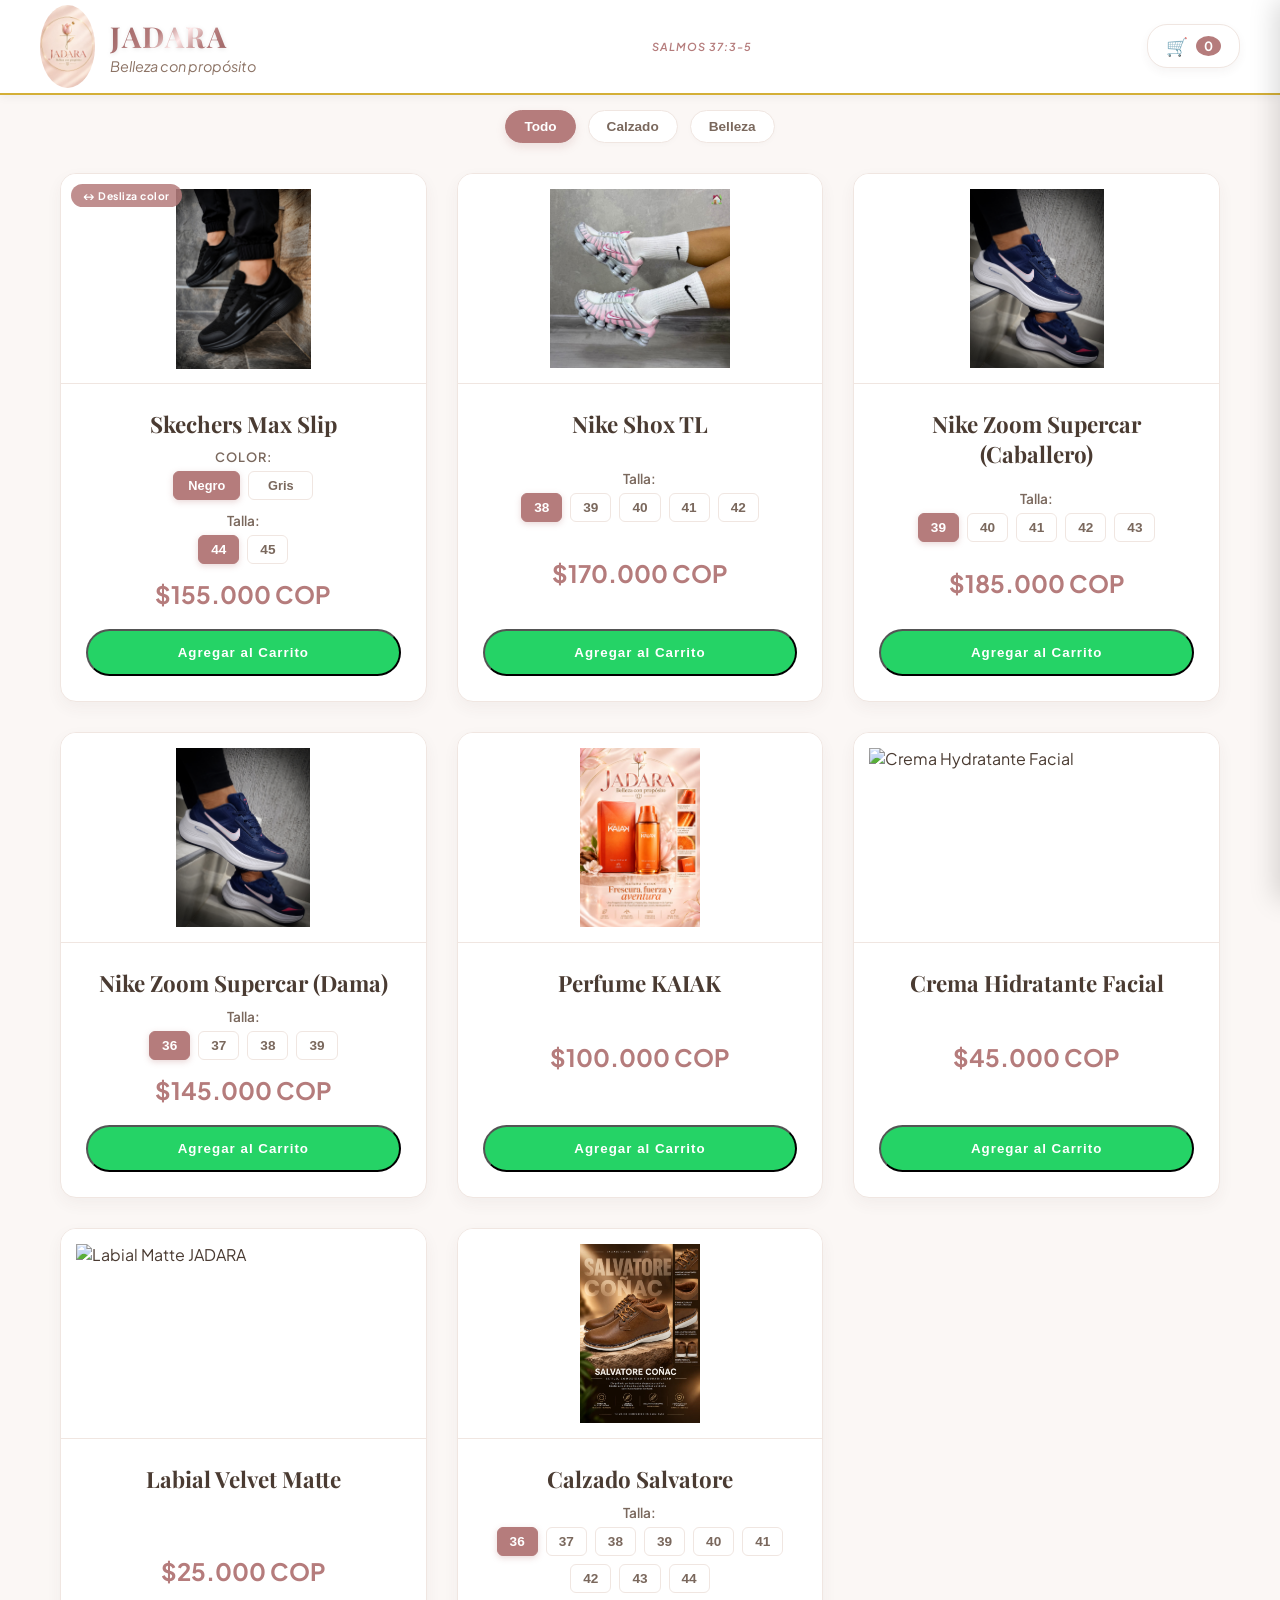
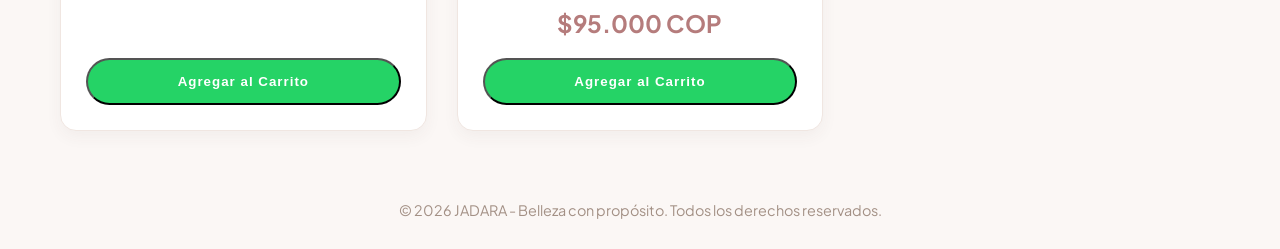
==== index.html @ fd96904b "Cita minimalista Salmos 37 lista" ====
<!DOCTYPE html>
<html lang="es">
<head>
    <meta charset="UTF-8">
    <meta name="viewport" content="width=device-width, initial-scale=1.0">
    <title>JADARA - Catálogo Oficial</title>
    <!-- IMPORTACIÓN DE FUENTES PREMIUM DESDE GOOGLE FONTS -->
    <link rel="preconnect" href="https://fonts.googleapis.com">
    <link rel="preconnect" href="https://fonts.gstatic.com" crossorigin>
    <link href="https://fonts.googleapis.com/css2?family=Playfair+Display:ital,wght@0,400..900;1,400..900&family=Plus+Jakarta+Sans:ital,wght@0,200..800;1,200..800&display=swap" rel="stylesheet">
    <!-- Forzamos la actualización de estilos incrementando la versión -->
    <link rel="stylesheet" href="estilos.css?v=5.5">

</head>
<body>

        <!-- PANTALLA DE APERTURA PROFESIONAL (SPLASH SCREEN) -->
    <div id="pantalla-carga">
        <div class="contenido-carga">
            <img src="logo.png" alt="Logo JADARA" class="logo-carga">
            <h2>JADARA</h2>
            <p>Belleza con propósito</p>
        </div>
    </div>

    <!-- ENCABEZADO MINIMALISTA CON CARRITO INTEGRADO (FUERA DE LA PANTALLA DE CARGA) -->
</header>


        <!-- ENCABEZADO MINIMALISTA CON CARRITO INTEGRADO -->
    <header>
        <div class="header-container" style="display: flex; justify-content: space-between; align-items: center; width: 100%;">

            <div class="header-logo-texto">
                <img src="logo.png" alt="Logo JADARA" class="logo-min">
                <div class="texto-header">
                    <h1>JADARA</h1>
                    <p class="eslogan">Belleza con propósito</p>
                </div>
            </div>
                                          <!-- CAJA DEL MEDIO: ÚNICAMENTE LA CITA DEL SALMO -->
                <div class="versiculo-espejo" style="flex: 1; max-width: 40%; text-align: center; margin: 0 auto; padding: 0;">
            <p style="font-family: 'Plus Jakarta Sans', sans-serif; font-size: 11px; font-weight: 600; text-transform: uppercase; letter-spacing: 1px; color: #b57c7c; margin: 0;">Salmos 37:3-5</p>
        </div>
        
        <!-- EL CARRITO AHORA EN LA ESQUINA SUPERIOR DERECHA -->
            <div id="btn-carrito-encabezado" onclick="alternarCarrito()">
                🛒 <span id="contador-carrito">0</span>
            </div>
        </div>
    </header>


    <!-- MENÚ DE CATEGORÍAS -->
    <div class="categorias-contenedor">
        <button class="btn-categoria activo" data-filter="todo" onclick="filtrarProductos('todo')">Todo</button>
        <button class="btn-categoria" data-filter="calzado" onclick="filtrarProductos('calzado')">Calzado</button>
        <button class="btn-categoria" data-filter="belleza" onclick="filtrarProductos('belleza')">Belleza</button>
    </div>

    <!-- Contenedor del Catálogo -->
    <main class="catalogo">

        <!-- PRODUCTO 1: SKECHERS -->
        <div class="tarjeta-producto" data-category="calzado">
            <div style="position: relative; width: 100%;">
                <div class="indicador-deslizar">↔ Desliza color</div>
                <div class="carrusel-contenedor">
                    <img src="skechers-max.png" alt="Skechers Max Slip Negra" class="carrusel-foto">
                    <img src="skechers-max-gris.png" alt="Skechers Max Slip Gris" class="carrusel-foto">
                </div>
            </div>
            <div class="info-producto">
                <h3 class="nombre-prod">Skechers Max Slip</h3>
                
                
                <!-- NUEVOS BOTONES DE TALLAS MODERNOS -->
                                                 <!-- SELECTOR DE COLORES MODERNIZADO EN BOTONES -->
                <div class="contenedor-colores-moderno">
                    <span class="color-titulo">Color:</span>
                    <div class="grupo-colores">
                        <!-- El primer botón inicia seleccionado por defecto -->
                        <button type="button" class="btn-color-texto seleccionada" data-color="Negro">Negro</button>
                        <button type="button" class="btn-color-texto" data-color="Gris">Gris</button>
                    </div>
                </div>


                <div class="contenedor-tallas-moderno">
                    <span class="talla-titulo">Talla:</span>
                    <div class="grupo-tallas">
                        <button type="button" class="btn-talla seleccionada" data-talla="44">44</button>
                        <button type="button" class="btn-talla" data-talla="45">45</button>
                    </div>
                </div>

                <span class="precio" data-precio="$155.000">$155.000 COP</span>
                <button type="button" class="btn-whatsapp btn-agregar-carrito" data-phone="573246670248">
    Agregar al Carrito
</button>

            </div>
        </div>

<!-- PRODUCTO 2: NIKE SHOX -->
        <div class="tarjeta-producto" data-category="calzado">
            <img src="nikeshoxtl.png" alt="Nike Shox TL" class="foto-producto">
            <div class="info-producto">
                <h3 class="nombre-prod">Nike Shox TL</h3>
                
                
                <!-- NUEVOS BOTONES DE TALLAS MODERNOS -->
                <div class="contenedor-tallas-moderno">
                    <span class="talla-titulo">Talla:</span>
                    <div class="grupo-tallas">
                        <button type="button" class="btn-talla seleccionada" data-talla="38">38</button>
                        <button type="button" class="btn-talla" data-talla="39">39</button>
                        <button type="button" class="btn-talla" data-talla="40">40</button>
                        <button type="button" class="btn-talla" data-talla="41">41</button>
                        <button type="button" class="btn-talla" data-talla="42">42</button>
                    </div>
                </div>

                <span class="precio" data-precio="$170.000">$170.000 COP</span>
                <button type="button" class="btn-whatsapp btn-agregar-carrito" data-phone="573246670248">
    Agregar al Carrito
</button>

            </div>
        </div>


                <!-- PRODUCTO 3: NIKE ZOOM SUPERCAR (CABALLERO) -->
        <div class="tarjeta-producto" data-category="calzado">
            <img src="nike-zoom-supercar.png" alt="Nike Zoom Supercar Caballero" class="foto-producto">
            <div class="info-producto">
                <h3 class="nombre-prod">Nike Zoom Supercar (Caballero)</h3>
                
                
                <!-- NUEVOS BOTONES DE TALLAS MODERNOS -->
                <div class="contenedor-tallas-moderno">
                    <span class="talla-titulo">Talla:</span>
                    <div class="grupo-tallas">
                        <button type="button" class="btn-talla seleccionada" data-talla="39">39</button>
                        <button type="button" class="btn-talla" data-talla="40">40</button>
                        <button type="button" class="btn-talla" data-talla="41">41</button>
                        <button type="button" class="btn-talla" data-talla="42">42</button>
                        <button type="button" class="btn-talla" data-talla="43">43</button>
                    </div>
                </div>

                <span class="precio" data-precio="$185.000">$185.000 COP</span>
                <button type="button" class="btn-whatsapp btn-agregar-carrito" data-phone="573246670248">
    Agregar al Carrito
</button>

            </div>
        </div>

        <!-- PRODUCTO 4: NIKE ZOOM SUPERCAR (DAMA) -->
        <div class="tarjeta-producto" data-category="calzado">
            <img src="nike-zoom-supercar.png" alt="Nike Zoom Supercar Dama" class="foto-producto">
            <div class="info-producto">
                <h3 class="nombre-prod">Nike Zoom Supercar (Dama)</h3>
                
                
                <!-- NUEVOS BOTONES DE TALLAS MODERNOS -->
                <div class="contenedor-tallas-moderno">
                    <span class="talla-titulo">Talla:</span>
                    <div class="grupo-tallas">
                        <button type="button" class="btn-talla seleccionada" data-talla="36">36</button>
                        <button type="button" class="btn-talla" data-talla="37">37</button>
                        <button type="button" class="btn-talla" data-talla="38">38</button>
                        <button type="button" class="btn-talla" data-talla="39">39</button>
                    </div>
                </div>

                <span class="precio" data-precio="$145.000">$145.000 COP</span>
                <button type="button" class="btn-whatsapp btn-agregar-carrito" data-phone="573246670248">
    Agregar al Carrito
</button>

            </div>
        </div>


        <!-- PRODUCTO 5: PERFUME KAIAK -->
        <div class="tarjeta-producto" data-category="belleza">
            <img src="kaiaʞ.png" alt="Perfume KAIAK" class="foto-producto">
            <div class="info-producto">
                <h3>Perfume KAIAK</h3>
                
                <span class="precio">$100.000 COP</span>
                <button type="button" class="btn-whatsapp btn-agregar-carrito" data-phone="573246670248">
    Agregar al Carrito
</button>

            </div> 
        </div>

        <!-- PRODUCTO 6: CREMA FACIAL -->
        <div class="tarjeta-producto" data-category="belleza">
            <img src="crema-hidratante.png" alt="Crema Hydratante Facial" class="foto-producto">
            <div class="info-producto">
                <h3>Crema Hidratante Facial</h3>
                
                <span class="precio">$45.000 COP</span>
                <button type="button" class="btn-whatsapp btn-agregar-carrito" data-phone="573246670248">
    Agregar al Carrito
</button>

            </div>
        </div>

        <!-- PRODUCTO 7: LABIAL MATTE -->
        <div class="tarjeta-producto" data-category="belleza">
            <img src="labial-matte.png" alt="Labial Matte JADARA" class="foto-producto">
            <div class="info-producto">
                <h3>Labial Velvet Matte</h3>
                
                <span class="precio">$25.000 COP</span>
                <button type="button" class="btn-whatsapp btn-agregar-carrito" data-phone="573246670248">
    Agregar al Carrito
</button>

            </div>
        </div>
        
        <!-- PRODUCTO 8: SALVATORE -->
        <div class="tarjeta-producto" data-category="calzado">
            <img src="salvatore.png" alt="Calzado Salvatore" class="foto-producto">
            <div class="info-producto">
                <h3 class="nombre-prod">Calzado Salvatore</h3>
                
                
                <!-- NUEVOS BOTONES DE TALLAS MODERNOS -->
                <div class="contenedor-tallas-moderno">
                    <span class="talla-titulo">Talla:</span>
                    <div class="grupo-tallas">
                        <button type="button" class="btn-talla seleccionada" data-talla="36">36</button>
                        <button type="button" class="btn-talla" data-talla="37">37</button>
                        <button type="button" class="btn-talla" data-talla="38">38</button>
                        <button type="button" class="btn-talla" data-talla="39">39</button>
                        <button type="button" class="btn-talla" data-talla="40">40</button>
                        <button type="button" class="btn-talla" data-talla="41">41</button>
                        <button type="button" class="btn-talla" data-talla="42">42</button>
                        <button type="button" class="btn-talla" data-talla="43">43</button>
                        <button type="button" class="btn-talla" data-talla="44">44</button>
                    </div>
                </div>

                <span class="precio" data-precio="$95.000">$95.000 COP</span>
                <button type="button" class="btn-whatsapp btn-agregar-carrito" data-phone="573246670248">
    Agregar al Carrito
</button>

            </div>
        </div>


        <!-- 👇 AQUÍ ABAJO PEGARÁS TUS PRÓXIMOS TENIS EN EL FUTURO 👇 -->

    </main>

    <!-- BARRA LATERAL DEL CARRITO DE COMPRAS -->
    <div id="carrito-lateral" class="carrito-cerrado">
        <div class="header-carrito">
            <h2>Mi Carrito</h2>
            <span class="cerrar-carrito" onclick="alternarCarrito()">&times;</span>
        </div>
        
        <!-- Contenedor dinámico donde se sumarán los productos -->
        <div id="items-carrito"></div>

        <div class="footer-carrito">
            <div class="total-contenedor">
                <span>Total:</span>
                <span id="precio-total-carrito">$0 COP</span>
            </div>
            <button id="btn-enviar-carrito" onclick="enviarPedidoWhatsApp()">
                Confirmar Pedido por WhatsApp
            </button>
        </div>
    </div>

   
    <footer>
        <p>© 2026 JADARA - Belleza con propósito. Todos los derechos reservados.</p>
    </footer>

    <!-- INTERACCIONES EN VIVO GENERALES COMPLETAMENTE REPARADAS -->
               <!-- EN CONTRAPOSICIÓN CON CUALQUIER OTRA ESTRUCTURA, ESTE BLOQUE DEBE QUEDAR COMPLETAMENTE CERRADO -->
       <!-- PANTALLA FLOTANTE PARA AGRANDAR IMÁGENES -->
    <div id="modal-zoom" class="modal">
        <span class="cerrar-modal">&times;</span>
        <img class="contenido-modal" id="imagen-ampliada" alt="Vista ampliada">
    </div>

    <script>
        // 1. PANTALLA DE CARGA (SPLASH SCREEN)
        window.addEventListener('load', () => {
            const pantallaCarga = document.getElementById('pantalla-carga');
            if (pantallaCarga) {
                setTimeout(() => {
                    pantallaCarga.classList.add('oculto');
                }, 1300);
            }
        });

        // RESPALDO LOCAL: Se oculta en 2 segundos si abres directo de tu carpeta
        setTimeout(() => {
            const pantallaCarga = document.getElementById('pantalla-carga');
            if (pantallaCarga) pantallaCarga.classList.add('oculto');
        }, 2000);

        // 2. FUNCIÓN DE FILTROS PARA LAS CATEGORÍAS
        function filtrarProductos(filtro) {
            const botones = document.querySelectorAll('.btn-categoria');
            botones.forEach(btn => btn.classList.remove('activo'));

            const botonActivo = document.querySelector(`.btn-categoria[data-filter="${filtro}"]`);
            if (botonActivo) {
                botonActivo.classList.add('activo');
            }

            const tarjetas = document.querySelectorAll('.tarjeta-producto');
            tarjetas.forEach(tarjeta => {
                const categoria = tarjeta.getAttribute('data-category');
                if (filtro === 'todo' || categoria === filtro) {
                    tarjeta.style.display = 'flex';
                } else {
                    tarjeta.style.display = 'none';
                }
            });
        }
    </script>

    <!-- 🔗 CONEXIÓN CON TU NUEVO ARCHIVO JAVASCRIPT ORGANIZADO -->
    <script src="tienda.js?v=1.0"></script>
</body>
</html>
---- estilos.css ----
/* ==========================================
   CONFIGURACIONES GENERALES
   ========================================== */
* {
    margin: 0;
    padding: 0;
    box-sizing: border-box;
}

body {
    background-color: #fbf7f5; /* Fondo rosa pálido muy suave */
    color: #4a3b32; /* Texto marrón oscuro elegante */
    font-family: 'Plus Jakarta Sans', 'Segoe UI', sans-serif;
}

/* ==========================================
   PANTALLA DE CARGA / BIENVENIDA (SPLASH SCREEN)
   ========================================== */
#pantalla-carga {
    position: fixed;
    top: 0;
    left: 0;
    width: 100%;
    height: 100vh;
    background-color: #fbf7f5;
    display: flex;
    justify-content: center;
    align-items: center;
    z-index: 9999;
    transition: opacity 0.6s ease, visibility 0.6s;
}

.contenido-carga {
    text-align: center;
    animation: scaleUp 0.8s ease-out;
}

.logo-carga {
    max-width: 180px;
    border-radius: 50%;
    box-shadow: 0 10px 25px rgba(181, 124, 124, 0.2);
    margin-bottom: 20px;
}

.contenido-carga h2 {
    font-family: 'Playfair Display', serif;
    font-size: 2.2rem;
    color: #b57c7c;
    letter-spacing: 4px;
    text-transform: uppercase;
    margin-bottom: 5px;
}

.contenido-carga p {
    color: #8c7365;
    font-style: italic;
    font-size: 1.1rem;
}

@keyframes scaleUp {
    from { transform: scale(0.8); opacity: 0; }
    to { transform: scale(1); opacity: 1; }
}

/* REGLA CORREGIDA: Fuerza la desaparición total de la portada */
#pantalla-carga.oculto {
    opacity: 0 !important;
    visibility: hidden !important;
    display: none !important; /* Apaga el flex anterior por completo */
    pointer-events: none !important;
}


/* ==========================================
   NUEVO ENCABEZADO COMPACTO Y ELEGANTE
   ========================================== */
header {
    background-color: #ffffff;
        padding: 5px 20px;
    border-bottom: 2px solid #d4af37;
    box-shadow: 0 4px 15px rgba(212, 175, 55, 0.1);
    position: sticky;
    top: 0;
    z-index: 99;
}

.header-container {
    display: flex;
    align-items: center;
    justify-content: center;
    gap: 15px;
}

.logo-min {
    max-width: 55px;
    height: auto;
    border-radius: 50%;
}

.texto-header {
    text-align: left;
}

header h1 {
    font-family: 'Playfair Display', serif;
    font-size: 1.8rem;
    letter-spacing: 2px;
    text-transform: uppercase;
    
    /* Tu color #b57c7c convertido en metalizado real */
    background: linear-gradient(
        135deg, 
        #9c6464 0%,   /* Profundidad metálica */
        #b57c7c 35%,  /* Tu color original */
        #ffeaea 50%,  /* Destello de luz satinada */
        #b57c7c 65%,  /* Tu color original */
        #875050 100%  /* Sombra del metal */
    );
    -webkit-background-clip: text;
    background-clip: text;
    -webkit-text-fill-color: transparent;
    
    filter: drop-shadow(0px 1px 2px rgba(0, 0, 0, 0.1));
}


.eslogan {
    color: #8c7365;
    font-size: 0.9rem;
    font-style: italic;
    margin-top: 2px;
}
/* --- ENCABEZADO FIJO ARRIBA DE LA PÁGINA --- */
header {
    position: fixed;
    top: 0;
    left: 0;
    width: 100%;
    z-index: 100; /* Asegura que quede por encima de las tarjetas */
    background-color: #ffffff; /* Ajusta al fondo exacto de tu header */
    box-shadow: 0 2px 10px rgba(0, 0, 0, 0.05); /* Sombra muy sutil abajo */
}

/* Dejamos un espacio arriba del catálogo para que el header fijo no tape los primeros tenis */
body {
    padding-top: 90px; 
}

/* --- VERSÍCULO CENTRADO Y TRASLÚCIDO EN EL MEDIO --- */
.versiculo-espejo {
    font-family: 'Plus Jakarta Sans', sans-serif;
    font-size: 0.75rem;
    font-weight: 400;
    font-style: italic;
    line-height: 1.4;
    text-align: center;
    color: #b57c7c; /* Tu color de marca sólido para asegurar que se vea */
    flex: 1; 
    max-width: 45%;
    margin: 0 auto;
}

.cita-salmo {
    font-weight: 600;
    text-transform: uppercase;
    font-size: 0.68rem;
    letter-spacing: 0.5px;
    margin: 0 0 2px 0;
    color: #b57c7c;
}

/* Detalle elegante para la cita del libro */
.cita-salmo {
    font-weight: 600;
    text-transform: uppercase;
    font-size: 0.65rem;
    letter-spacing: 1px;
}


/* ==========================================
   BARRA DE CATEGORÍAS ELEGANTE
   ========================================== */
.categorias-contenedor {
    display: flex !important;
    justify-content: center !important;
    gap: 12px !important;
    padding: 20px 10px 5px 10px !important;
    max-width: 1200px;
    margin: 0 auto !important;
    width: 100% !important;
}

.btn-categoria {
    background-color: #ffffff !important;
    border: 1px solid #f0e6e1 !important;
    color: #7a685d !important;
    padding: 8px 18px !important;
    font-size: 0.85rem !important;
    font-weight: 600 !important;
    border-radius: 20px !important;
    cursor: pointer;
    transition: all 0.3s ease !important;
    box-shadow: 0 2px 5px rgba(0,0,0,0.02) !important;
    -webkit-appearance: none;
    appearance: none;
}

.btn-categoria.activo, .btn-categoria:hover {
    background-color: #b57c7c !important;
    color: #ffffff !important;
    border-color: #b57c7c !important;
    box-shadow: 0 4px 10px rgba(181, 124, 124, 0.2) !important;
}

/* ==========================================
   CUADRÍCULA DE PRODUCTOS (ESCRITORIO)
   ========================================== */
.catalogo {
    display: grid;
    grid-template-columns: repeat(auto-fit, minmax(280px, 1fr));
    gap: 30px;
    padding: 25px 20px 40px 20px;
    max-width: 1200px;
    margin: 0 auto;
    animation: fadeIn 0.8s ease-in-out;
}

@keyframes fadeIn {
    from { opacity: 0; transform: translateY(20px); }
    to { opacity: 1; transform: translateY(0); }
}

/* ==========================================
   TARJETA DE PRODUCTO e INTERACCIONES
   ========================================== */
.tarjeta-producto {
    background-color: #fff;
    border-radius: 16px;
    overflow: hidden;
    border: 1px solid #f0e6e1;
    box-shadow: 0 6px 16px rgba(74, 59, 50, 0.05);
    display: flex;
    flex-direction: column;
    justify-content: space-between;
    transition: transform 0.4s cubic-bezier(0.165, 0.84, 0.44, 1), 
                box-shadow 0.4s cubic-bezier(0.165, 0.84, 0.44, 1);
}

.tarjeta-producto:hover {
    transform: translateY(-10px);
    box-shadow: 0 15px 30px rgba(181, 124, 124, 0.2);
}

.foto-producto {
    width: 100%;
    height: 320px;
    object-fit: contain;
    background-color: #ffffff;
    padding: 15px;
    border-bottom: 1px solid #f0e6e1;
    transition: transform 0.5s ease;
}

.tarjeta-producto:hover .foto-producto {
    transform: scale(1.05);
}

/* ==========================================
   INFO INTERNA Y TEXTOS
   ========================================== */
.info-producto {
    padding: 25px;
    text-align: center;
    flex-grow: 1;
    display: flex;
    flex-direction: column;
    justify-content: space-between;
}

.info-producto h3 {
    font-family: 'Playfair Display', serif;
    font-size: 1.4rem;
    margin-bottom: 10px;
    color: #4a3b32;
    font-weight: 700;
}

.descripcion {
    font-size: 0.95rem;
    color: #7a685d;
    margin-bottom: 20px;
    height: 45px;
    overflow: hidden;
}

.precio {
    display: block;
    font-size: 1.5rem;
    font-weight: bold;
    color: #b57c7c;
    margin-bottom: 20px;
}

/* ==========================================
   DISEÑO DE BOTONES DE TALLAS MODERNOS
   ========================================== */
.contenedor-tallas-moderno {
    display: flex;
    flex-direction: column;
    gap: 6px;
    margin-bottom: 15px;
    align-items: center; /* Centrado para que encaje con tu info-producto */
    width: 100%;
}

.talla-titulo {
    font-size: 0.85rem;
    font-weight: 600;
    color: #7a685d;
}

.grupo-tallas {
    display: flex;
    gap: 8px;
    flex-wrap: wrap;
    justify-content: center;
}

.btn-talla {
    background-color: #ffffff;
    border: 1px solid #f0e6e1;
    color: #7a685d;
    padding: 6px 12px;
    font-size: 0.85rem;
    font-weight: 600;
    border-radius: 6px;
    cursor: pointer;
    transition: all 0.2s ease;
    min-width: 38px;
    text-align: center;
}

.btn-talla.seleccionada {
    background-color: #b57c7c; /* Rosa JADARA */
    color: #ffffff;
    border-color: #b57c7c;
    font-weight: 700;
    box-shadow: 0 2px 6px rgba(181, 124, 124, 0.3);
}

.btn-talla:hover:not(.seleccionada) {
    border-color: #b57c7c;
    color: #b57c7c;
}

/* ==========================================
   BOTÓN WHATSAPP
   ========================================== */
.btn-whatsapp {
    display: inline-block;
    background-color: #25d366; 
    color: white;
    padding: 14px 20px;
    border-radius: 30px; 
    text-decoration: none;
    font-weight: bold;
    letter-spacing: 1px;
    position: relative;
    overflow: hidden;
    transition: background-color 0.3s, transform 0.2s;
    width: 100%;
}

.btn-whatsapp:hover {
    transform: scale(1.02);
    background-color: #128c7e;
}

/* ==========================================
   CARRUSEL DE FOTOS (SKECHERS)
   ========================================== */
.carrusel-contenedor {
    width: 100%;
    height: 320px;
    overflow-x: auto;
    overflow-y: hidden;
    display: flex;
    scroll-snap-type: x mandatory;
    scroll-behavior: smooth;
    background-color: #ffffff;
    border-bottom: 1px solid #f0e6e1;
    position: relative;
}

.carrusel-contenedor::-webkit-scrollbar {
    display: none;
}

.carrusel-foto {
    min-width: 100%;
    max-width: 100%;
    height: 100%;
    max-height: 320px;
    object-fit: contain;
    scroll-snap-align: start;
    padding: 15px;
    transition: transform 0.5s ease;
}

.tarjeta-producto:hover .carrusel-foto {
    transform: scale(1.04);
}

.indicador-deslizar {
    position: absolute;
    top: 10px;
    left: 10px;
    background: rgba(181, 124, 124, 0.85);
    color: white;
    padding: 5px 12px;
    border-radius: 20px;
    font-size: 0.65rem;
    font-weight: bold;
    pointer-events: none;
    z-index: 10;
    letter-spacing: 0.5px;
}

/* ==========================================
   PIE DE PÁGINA
   ========================================== */
footer {
    text-align: center;
    padding: 30px;
    color: #a39085;
    font-size: 0.9rem;
}

/* ==========================================
   OPTIMIZACIÓN PREMIUM PARA CELULARES 
   ========================================== */
@media (max-width: 580px) {
    header {
        padding: 12px 15px;
    }
    
    header h1 {
        font-size: 1.4rem !important;
        letter-spacing: 1px;
    }
    
    .eslogan {
        font-size: 0.75rem !important;
    }

    .logo-min {
        max-width: 45px;
    }

    .categorias-contenedor {
        padding: 15px 8px 0px 8px;
        gap: 6px;
    }

    .btn-categoria {
        padding: 6px 12px;
        font-size: 0.8rem;
    }

        /* Ajusta el ancho de la barra en celulares para que no tape todo el catálogo */
    #carrito-lateral {
        width: 80% !important;
        max-width: 80% !important;
    }

    /* Aquí cerramos correctamente tu cuadrícula móvil estilo Instagram Shop */
    .catalogo {
        grid-template-columns: repeat(2, 1fr) !important;
        gap: 15px;
        padding: 15px 10px;
    }

    .foto-producto, .carrusel-contenedor, .carrusel-foto {
        height: 180px;
    }

    .info-producto {
        padding: 12px;
    }

    .info-producto h3 {
        font-size: 1rem;
    }

    .precio {
        font-size: 1.1rem;
        margin-bottom: 10px;
    }

    .btn-whatsapp {
        padding: 10px 12px;
        font-size: 0.8rem;
    }
}


/* ==========================================
   ESTILOS PREMIUM PARA EL ZOOM DE FOTOS (MODAL)
   ========================================== */
.foto-producto, .carrusel-foto {
    cursor: zoom-in;
}

.modal {
    display: none; 
    position: fixed;
    z-index: 10000; 
    padding-top: 60px;
    left: 0;
    top: 0;
    width: 100%;
    height: 100%;
    overflow: auto;
    background-color: rgba(0, 0, 0, 0.9); 
}

.contenido-modal {
    margin: auto;
    display: block;
    max-width: 90%;
    max-height: 80vh;
    border-radius: 12px;
    object-fit: contain;
    background-color: #fff; 
    padding: 10px;
    animation: zoomEfecto 0.3s ease;
}

@keyframes zoomEfecto {
    from { transform: scale(0.7); opacity: 0; }
    to { transform: scale(1); opacity: 1; }
}

.cerrar-modal {
    position: absolute;
    top: 20px;
    right: 35px;
    color: #f1f1f1;
    font-size: 40px;
    font-weight: bold;
    transition: 0.3s;
    cursor: pointer;
}

.cerrar-modal:hover {
    color: #b57c7c; 
}

@media only screen and (max-width: 700px){
    .contenido-modal { max-width: 95%; padding: 5px; }
    .cerrar-modal { right: 20px; top: 10px; font-size: 35px; }
}

    /* Tamaño intermedio perfecto para las imágenes en celulares */
    .foto-producto, .carrusel-contenedor, .carrusel-foto {
        height: 210px !important;
    }

    /* NUEVOS BOTONES DE COLORES VISIBLES Y GRANDES */
    .contenedor-colores-moderno {
        display: flex;
        flex-direction: column;
        gap: 6px;
        margin-bottom: 12px;
        align-items: center;
        width: 100%;
    }

    .color-titulo {
        font-size: 0.8rem;
        font-weight: 600;
        color: #7a685d;
        text-transform: uppercase;
        letter-spacing: 1px;
    }

    .grupo-colores {
        display: flex;
        gap: 8px;
        justify-content: center;
        flex-wrap: wrap;
    }

    .btn-color-texto {
        background-color: #ffffff;
        border: 1px solid #f0e6e1;
        color: #7a685d;
        padding: 6px 14px;
        font-size: 0.8rem;
        font-weight: 600;
        border-radius: 6px;
        cursor: pointer;
        transition: all 0.2s ease;
        min-width: 65px;
        text-align: center;
    }

    /* Resaltado rosa premium JADARA al seleccionarse */
    .btn-color-texto.seleccionada {
        background-color: #b57c7c;
        color: #ffffff;
        border-color: #b57c7c;
        font-weight: 700;
        box-shadow: 0 2px 6px rgba(181, 124, 124, 0.3);
    }


/* ==========================================
   DISEÑO DEL CARRITO EN EL ENCABEZADO
   ========================================== */
.header-container {
    display: flex;
    align-items: center;
    justify-content: space-between; /* Separa el logo a la izquierda y el carrito a la derecha */
    width: 100%;
    max-width: 1200px;
    margin: 0 auto;
}

.header-logo-texto {
    display: flex;
    align-items: center;
    gap: 15px;
}

#btn-carrito-encabezado {
    background-color: #ffffff;
    border: 1px solid #f0e6e1;
    padding: 10px 18px;
    border-radius: 20px;
    font-family: var(--fuente-cuerpo);
    font-size: 1.1rem;
    font-weight: bold;
    color: #4a3b32;
    cursor: pointer;
    transition: all 0.3s ease;
    box-shadow: 0 4px 10px rgba(74, 59, 50, 0.05);
    display: flex;
    align-items: center;
    gap: 8px;
}

#btn-carrito-encabezado:hover {
    background-color: #b57c7c;
    color: white;
    border-color: #b57c7c;
    box-shadow: 0 4px 12px rgba(181, 124, 124, 0.3);
}

#contador-carrito {
    background-color: #b57c7c;
    color: white;
    font-size: 0.8rem;
    padding: 2px 8px;
    border-radius: 50%;
    transition: all 0.3s ease;
}

#btn-carrito-encabezado:hover #contador-carrito {
    background-color: white;
    color: #b57c7c;
}

/* ==========================================
   BARRA LATERAL OCULTA DEL CARRITO (SIDEBAR)
   ========================================== */
#carrito-lateral {
    position: fixed;
    top: 0;
    right: 0;
    width: 380px;
    max-width: 100%;
    height: 100vh;
    background-color: #ffffff;
    z-index: 10005; /* Por encima de todo */
    box-shadow: -5px 0 25px rgba(0, 0, 0, 0.15);
    display: flex;
    flex-direction: column;
    transition: transform 0.4s cubic-bezier(0.165, 0.84, 0.44, 1);
}

/* Clases para abrir y cerrar deslizándose */
.carrito-abierto {
    transform: translateX(0);
}

.carrito-cerrado {
    transform: translateX(100%); /* Lo esconde completamente hacia la derecha */
}

.header-carrito {
    padding: 20px;
    border-bottom: 1px solid #f0e6e1;
    display: flex;
    justify-content: space-between;
    align-items: center;
    background-color: #fbf7f5;
}

.header-carrito h2 {
    font-family: 'Playfair Display', serif;
    font-size: 1.5rem;
    color: #4a3b32;
}

.cerrar-carrito {
    font-size: 28px;
    font-weight: bold;
    color: #a39085;
    cursor: pointer;
    transition: color 0.2s;
}

.cerrar-carrito:hover {
    color: #b57c7c;
}

/* Zona de productos agregados */
#items-carrito {
    flex-grow: 1;
    overflow-y: auto;
    padding: 20px;
    display: flex;
    flex-direction: column;
    gap: 15px;
}

/* Diseño de cada producto dentro del carrito */
.item-en-carrito {
    display: flex;
    align-items: center;
    justify-content: space-between;
    padding-bottom: 15px;
    border-bottom: 1px solid #f9f5f3;
}

.info-item-carrito h4 {
    font-size: 0.95rem;
    color: #4a3b32;
    margin-bottom: 2px;
}

.info-item-carrito p {
    font-size: 0.85rem;
    color: #b57c7c;
    font-weight: bold;
}

.btn-eliminar-item {
    background: none;
    border: none;
    color: #b57c7c;
    cursor: pointer;
    font-size: 0.9rem;
    transition: transform 0.2s;
}

.btn-eliminar-item:hover {
    transform: scale(1.15);
}

/* Parte baja del carrito */
.footer-carrito {
    padding: 20px;
    border-top: 1px solid #f0e6e1;
    background-color: #fbf7f5;
}

.total-contenedor {
    display: flex;
    justify-content: space-between;
    font-size: 1.2rem;
    font-weight: bold;
    color: #4a3b32;
    margin-bottom: 15px;
}

#precio-total-carrito {
    color: #b57c7c;
}

#btn-enviar-carrito {
    background-color: #25d366;
    color: white;
    border: none;
    width: 100%;
    padding: 14px;
    border-radius: 30px;
    font-size: 1rem;
    font-weight: bold;
    cursor: pointer;
    transition: background-color 0.3s, transform 0.2s;
    box-shadow: 0 4px 10px rgba(37, 211, 102, 0.2);
}

#btn-enviar-carrito:hover {
    background-color: #128c7e;
    transform: translateY(-2px);
}
/* --- EFECTO DE DESTELLOS MÁGICOS JADARA --- */
.destello-estrella {
    position: fixed;
    width: 6px;
    height: 6px;
    background: radial-gradient(circle, #fff 20%, rgba(255,215,0,0.8) 60%, transparent 100%);
    border-radius: 50%;
    pointer-events: none; /* Para que no estorbe al hacer clic */
    z-index: 9999;
    box-shadow: 0 0 10px #fff, 0 0 15px rgba(255,215,0,0.5);
    animation: brillarYCaer 1.2s ease-out forwards;
}

@keyframes brillarYCaer {
    0% {
        transform: translate(0, 0) scale(0) rotate(0deg);
        opacity: 0;
    }
    20% {
        opacity: 1;
        transform: translate(0, -5px) scale(1.2);
    }
    100% {
        transform: translate(var(--x-destello), var(--y-destello)) scale(0) rotate(180deg);
        opacity: 0;
    }
}
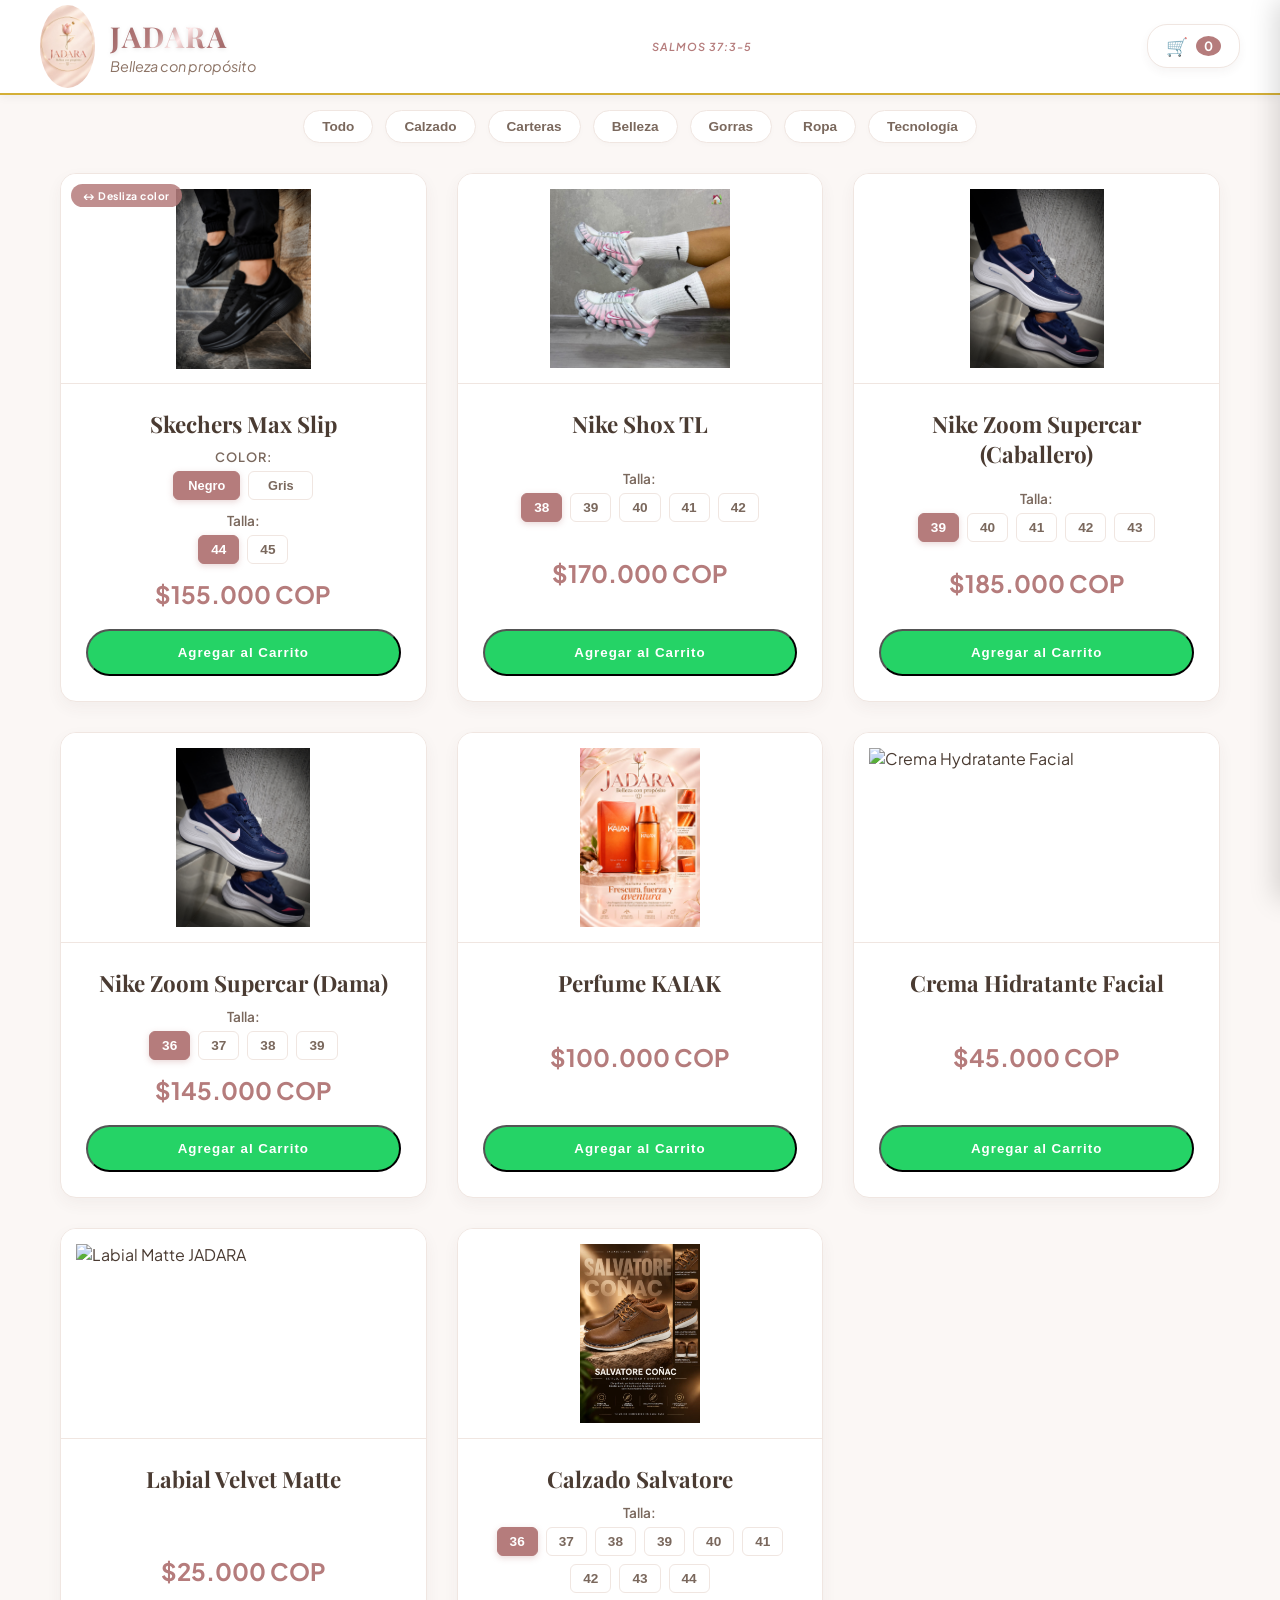
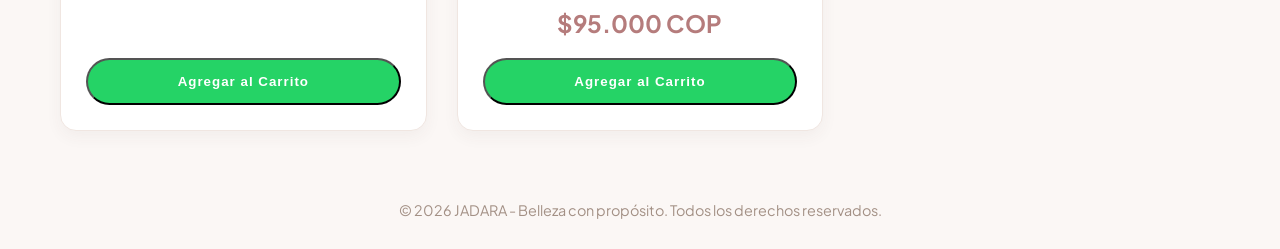
==== commit 9a2a2160: "Nuevas categorías agregadas al catálogo" ====
--- a/index.html
+++ b/index.html
@@ -53,9 +53,14 @@
 
     <!-- MENÚ DE CATEGORÍAS -->
     <div class="categorias-contenedor">
-        <button class="btn-categoria activo" data-filter="todo" onclick="filtrarProductos('todo')">Todo</button>
-        <button class="btn-categoria" data-filter="calzado" onclick="filtrarProductos('calzado')">Calzado</button>
-        <button class="btn-categoria" data-filter="belleza" onclick="filtrarProductos('belleza')">Belleza</button>
+      <button class="btn-categoria" onclick="filtrarProductos('todo', event)">Todo</button>
+<button class="btn-categoria" onclick="filtrarProductos('calzado', event)">Calzado</button>
+<button class="btn-categoria" onclick="filtrarProductos('carteras', event)">Carteras</button>
+<button class="btn-categoria" onclick="filtrarProductos('belleza', event)">Belleza</button>
+<button class="btn-categoria" onclick="filtrarProductos('gorras', event)">Gorras</button>
+<button class="btn-categoria" onclick="filtrarProductos('ropa', event)">Ropa</button>
+<button class="btn-categoria" onclick="filtrarProductos('tecnologia', event)">Tecnología</button>
+
     </div>
 
     <!-- Contenedor del Catálogo -->
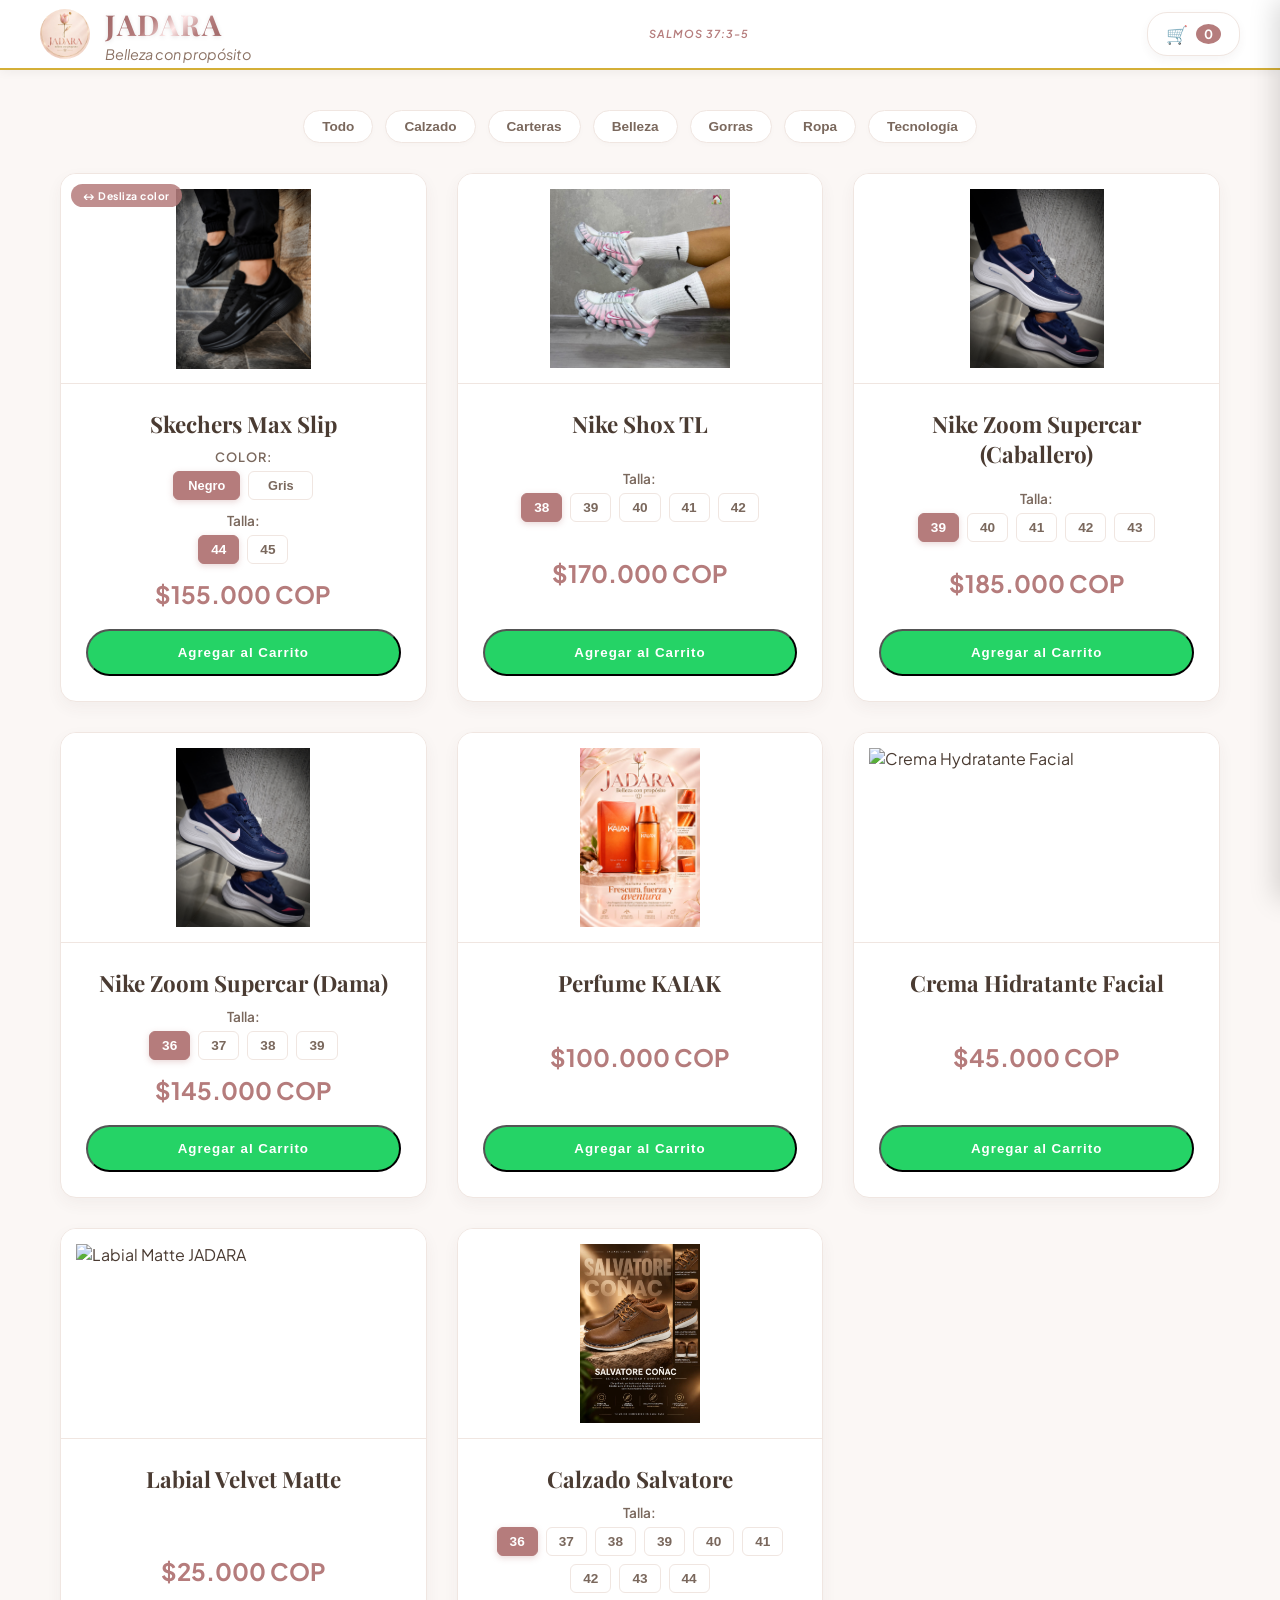
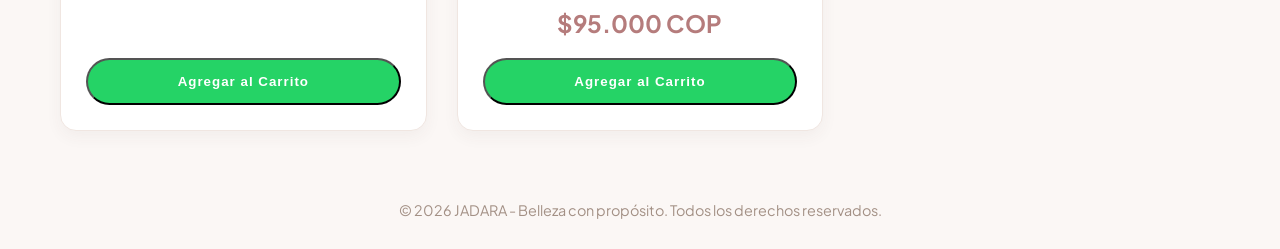
==== commit 7681af9c: "Pantalla de carga con logo de JADARA 100% centrado" ====
--- a/index.html
+++ b/index.html
@@ -24,10 +24,10 @@
     </div>
 
     <!-- ENCABEZADO MINIMALISTA CON CARRITO INTEGRADO (FUERA DE LA PANTALLA DE CARGA) -->
-</header>
-
-
-        <!-- ENCABEZADO MINIMALISTA CON CARRITO INTEGRADO -->
+
+
+
+    <!-- ENCABEZADO MINIMALISTA CON CARRITO INTEGRADO -->
     <header>
         <div class="header-container" style="display: flex; justify-content: space-between; align-items: center; width: 100%;">
 
--- a/estilos.css
+++ b/estilos.css
@@ -835,3 +835,79 @@
         opacity: 0;
     }
 }
+.logo-min {
+    width: 50px !important;
+    height: 50px !important;
+    object-fit: cover !important;
+    border-radius: 50% !important; /* Mantiene el óvalo/círculo perfecto */
+}
+/* --- BARRA DE CATEGORÍAS DESLIZABLE (EVITA QUE SE DESCUADRE) --- */
+.header-container + div, 
+.contenedor-botones,
+nav { 
+    display: flex !important;
+    gap: 8px !important;
+    overflow-x: auto !important; /* Permite deslizar con el dedo de lado a lado */
+    white-space: nowrap !important;
+    padding: 10px 15px !important;
+    width: 100% !important;
+    box-sizing: border-box !important;
+    scrollbar-width: none !important; /* Oculta la barra de scroll en Firefox */
+}
+
+/* Oculta la barra de scroll en celulares Android y iPhone */
+.contenedor-botones::-webkit-scrollbar,
+nav::-webkit-scrollbar {
+    display: none !important;
+}
+
+/* Estilo para que los botones se vean estilizados en la misma línea */
+.btn-categoria {
+    flex: 0 0 auto !important; /* Evita que los botones se encojan o se deformen */
+}
+/* --- PANTALLA DE CARGA PROFESIONAL TOTALMENTE CENTRADA --- */
+#pantalla-carga {
+    position: fixed !important;
+    top: 0 !important;
+    left: 0 !important;
+    width: 100vw !important;
+    height: 100vh !important;
+    background-color: #fdfbfb !important; /* Fondo elegante para JADARA */
+    display: flex !important;
+    justify-content: center !important; /* Centrado horizontal */
+    align-items: center !important;     /* Centrado vertical */
+    z-index: 99999 !important;          /* Se posiciona por encima de todo */
+}
+
+/* Alineación e interactividad del contenido interno */
+.contenido-carga {
+    display: flex !important;
+    flex-direction: column !important;
+    align-items: center !important;     /* Centra la imagen, el título y el eslogan en fila */
+    text-align: center !important;
+}
+
+/* Tamaño estilizado para el logo ovalado en la portada */
+.logo-carga {
+    max-width: 160px !important; /* Ajuste ideal para pantallas de celular */
+    height: auto !important;
+    object-fit: contain !important;
+    margin-bottom: 12px !important;
+}
+
+/* Estilos para el texto de la carga */
+.contenido-carga h2 {
+    font-family: 'Plus Jakarta Sans', sans-serif;
+    font-size: 1.5rem;
+    color: #b57c7c;
+    margin: 0 0 4px 0;
+    letter-spacing: 1px;
+}
+
+.contenido-carga p {
+    font-family: 'Plus Jakarta Sans', sans-serif;
+    font-size: 0.9rem;
+    color: #8c8c8c;
+    font-style: italic;
+    margin: 0;
+}
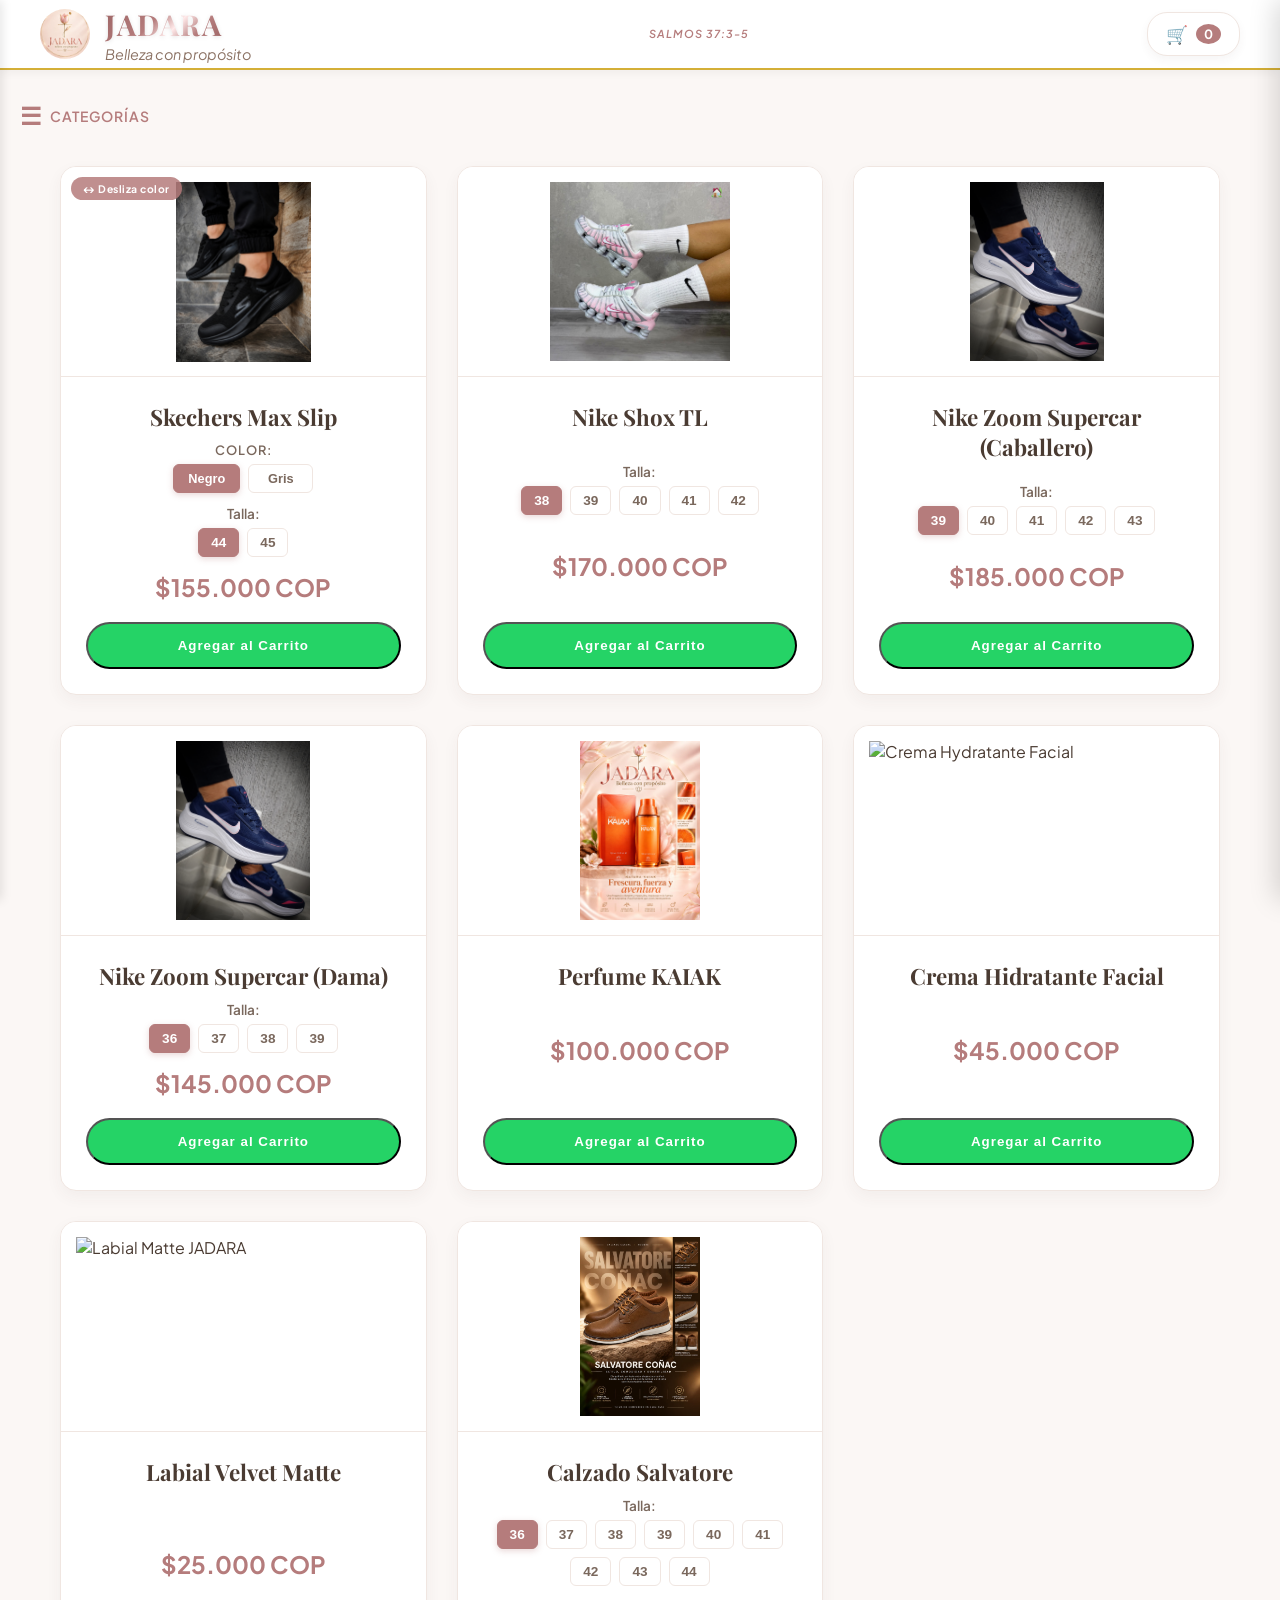
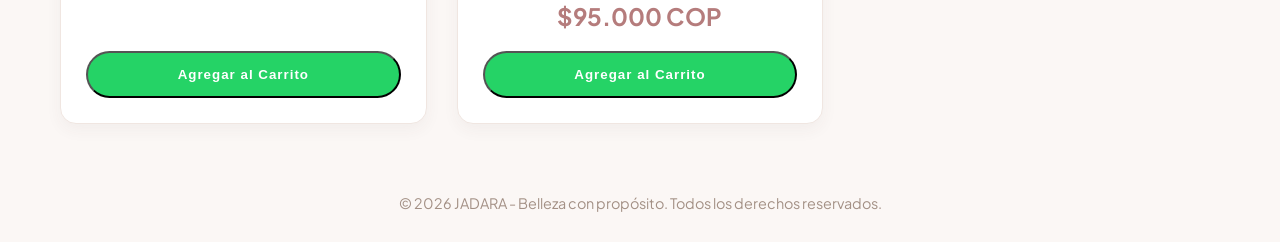
==== commit 0e4cd52e: "Menú lateral desplegable y logo de portada centrado" ====
--- a/index.html
+++ b/index.html
@@ -51,17 +51,29 @@
     </header>
 
 
-    <!-- MENÚ DE CATEGORÍAS -->
-    <div class="categorias-contenedor">
-      <button class="btn-categoria" onclick="filtrarProductos('todo', event)">Todo</button>
-<button class="btn-categoria" onclick="filtrarProductos('calzado', event)">Calzado</button>
-<button class="btn-categoria" onclick="filtrarProductos('carteras', event)">Carteras</button>
-<button class="btn-categoria" onclick="filtrarProductos('belleza', event)">Belleza</button>
-<button class="btn-categoria" onclick="filtrarProductos('gorras', event)">Gorras</button>
-<button class="btn-categoria" onclick="filtrarProductos('ropa', event)">Ropa</button>
-<button class="btn-categoria" onclick="filtrarProductos('tecnologia', event)">Tecnología</button>
-
-    </div>
+  <!-- BOTÓN ELEGANTE DE MENÚ LATERAL -->
+<div class="menu-nav-contenedor" style="width: 100%; padding: 10px 20px; box-sizing: border-box;">
+    <button class="btn-menu-hamburguesa" onclick="alternarMenuLateral()" style="background: none; border: none; font-size: 24px; color: #b57c7c; cursor: pointer; display: flex; align-items: center; gap: 8px; font-family: 'Plus Jakarta Sans', sans-serif; font-weight: 600;">
+        ☰ <span style="font-size: 14px; text-transform: uppercase; letter-spacing: 1px;">Categorías</span>
+    </button>
+</div>
+
+<!-- EL MENÚ LATERAL DESPLEGABLE (OCULTO POR DEFECTO) -->
+<div id="menu-lateral-categorias" class="menu-lateral-cerrado">
+    <div class="menu-lateral-header">
+        <h3>Categorías</h3>
+        <button class="btn-cerrar-menu" onclick="alternarMenuLateral()">✕</button>
+    </div>
+    <div class="menu-lateral-contenido">
+        <button class="btn-categoria-item" onclick="filtrarProductos('todo', event); alternarMenuLateral()">Todo</button>
+        <button class="btn-categoria-item" onclick="filtrarProductos('calzado', event); alternarMenuLateral()">Calzado</button>
+        <button class="btn-categoria-item" onclick="filtrarProductos('carteras', event); alternarMenuLateral()">Carteras</button>
+        <button class="btn-categoria-item" onclick="filtrarProductos('belleza', event); alternarMenuLateral()">Belleza</button>
+        <button class="btn-categoria-item" onclick="filtrarProductos('gorras', event); alternarMenuLateral()">Gorras</button>
+        <button class="btn-categoria-item" onclick="filtrarProductos('ropa', event); alternarMenuLateral()">Ropa</button>
+        <button class="btn-categoria-item" onclick="filtrarProductos('tecnologia', event); alternarMenuLateral()">Tecnología</button>
+    </div>
+</div>
 
     <!-- Contenedor del Catálogo -->
     <main class="catalogo">
--- a/estilos.css
+++ b/estilos.css
@@ -911,3 +911,75 @@
     font-style: italic;
     margin: 0;
 }
+/* --- ESTILOS DEL MENÚ LATERAL DESPLEGABLE --- */
+#menu-lateral-categorias {
+    position: fixed !important;
+    top: 0 !important;
+    left: -280px !important; /* Escondido a la izquierda */
+    width: 280px !important;
+    height: 100vh !important;
+    background-color: #ffffff !important;
+    box-shadow: 2px 0 10px rgba(0, 0, 0, 0.1) !important;
+    z-index: 100000 !important; /* Por encima de todo */
+    transition: left 0.3s ease !important; /* Animación suave al abrir */
+    display: flex !important;
+    flex-direction: column !important;
+}
+
+/* Cuando la clase cambia a abierto, se desliza hacia adentro */
+#menu-lateral-categorias.menu-lateral-abierto {
+    left: 0 !important;
+}
+
+/* Encabezado del menú lateral */
+.menu-lateral-header {
+    display: flex !important;
+    justify-content: space-between !important;
+    align-items: center !important;
+    padding: 20px !important;
+    border-bottom: 1px solid #f3e1e1 !important;
+}
+
+.menu-lateral-header h3 {
+    margin: 0 !important;
+    font-family: 'Plus Jakarta Sans', sans-serif !important;
+    color: #b57c7c !important;
+    font-size: 1.1rem !important;
+    text-transform: uppercase !important;
+    letter-spacing: 1px !important;
+}
+
+.btn-cerrar-menu {
+    background: none !important;
+    border: none !important;
+    font-size: 20px !important;
+    color: #8c8c8c !important;
+    cursor: pointer !important;
+}
+
+/* Contenido y botones del menú */
+.menu-lateral-contenido {
+    display: flex !important;
+    flex-direction: column !important;
+    padding: 15px !important;
+    gap: 10px !important;
+}
+
+.btn-categoria-item {
+    background-color: #fcf6f6 !important;
+    border: 1px solid #f3e1e1 !important;
+    color: #b57c7c !important;
+    padding: 12px 15px !important;
+    border-radius: 25px !important;
+    font-family: 'Plus Jakarta Sans', sans-serif !important;
+    font-size: 0.95rem !important;
+    font-weight: 600 !important;
+    text-align: left !important;
+    cursor: pointer !important;
+    transition: all 0.2s ease !important;
+}
+
+.btn-categoria-item:hover {
+    background-color: #b57c7c !important;
+    color: #ffffff !important;
+}
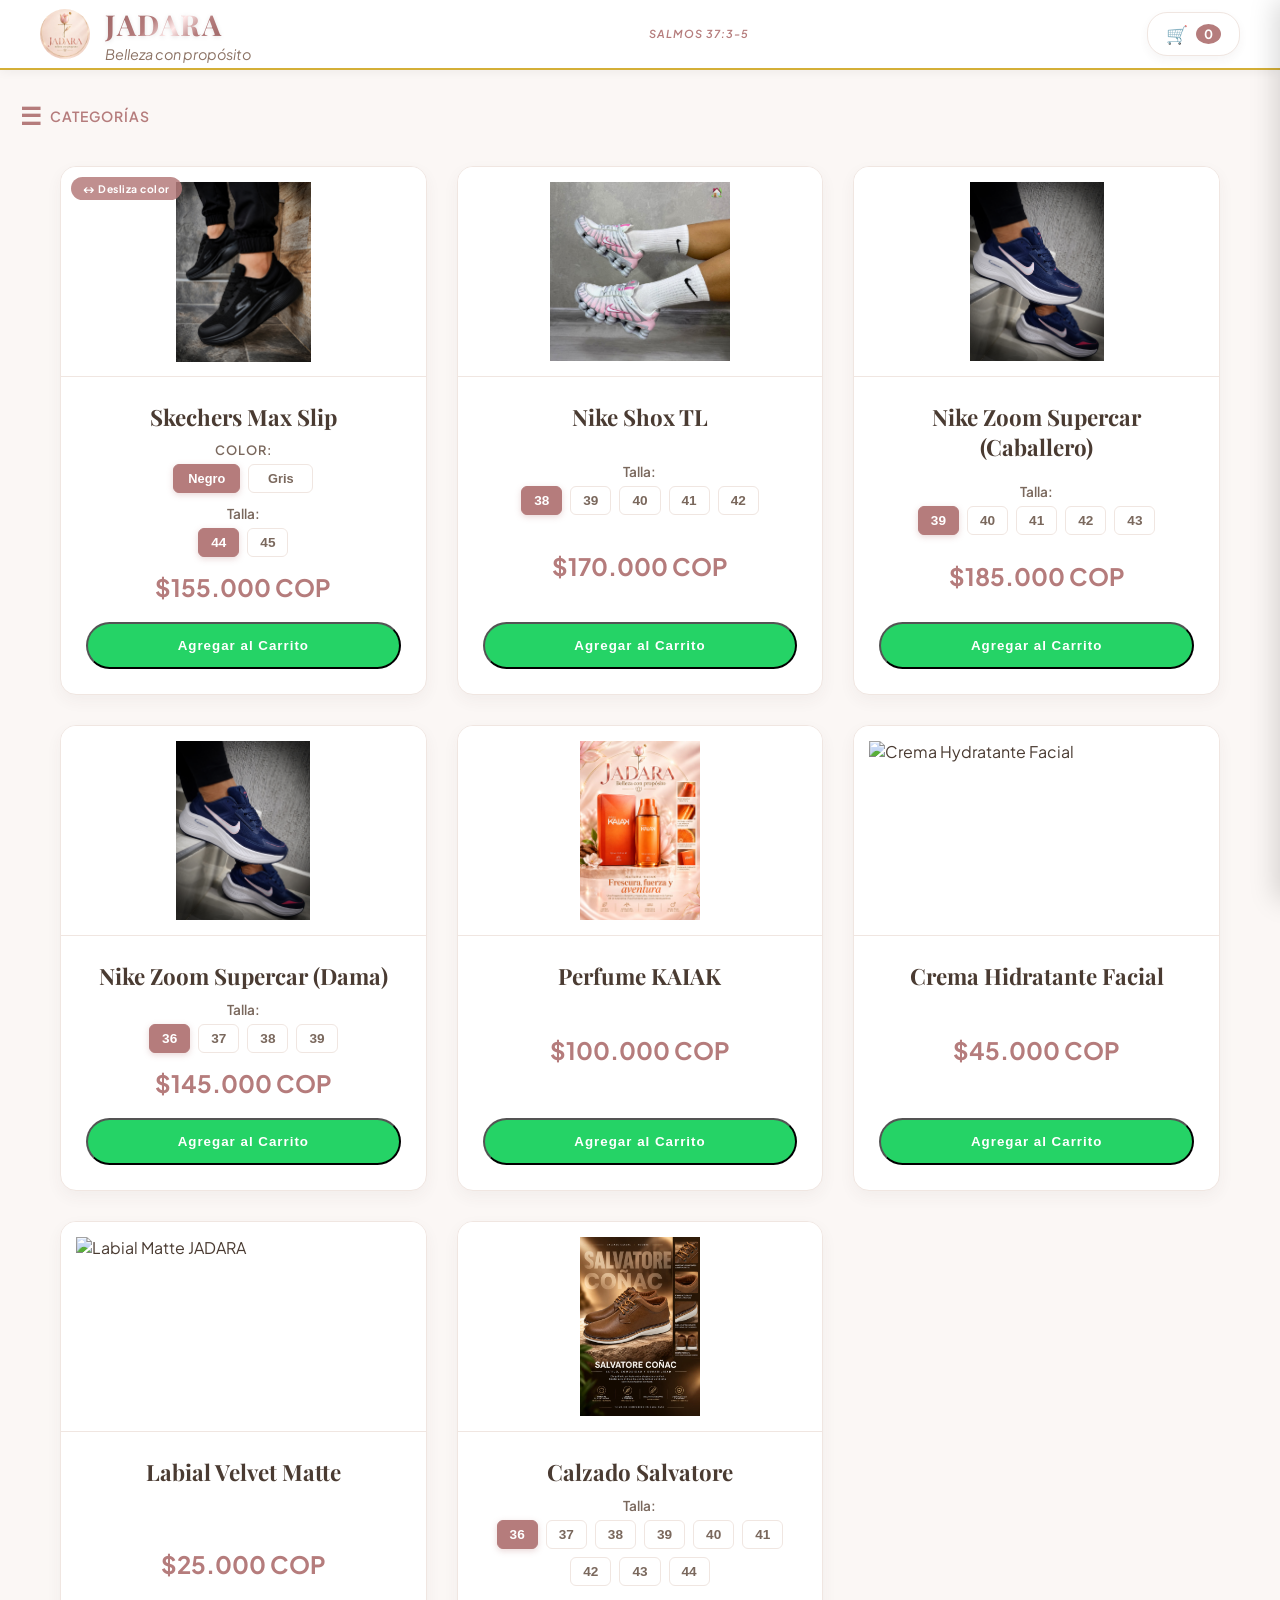
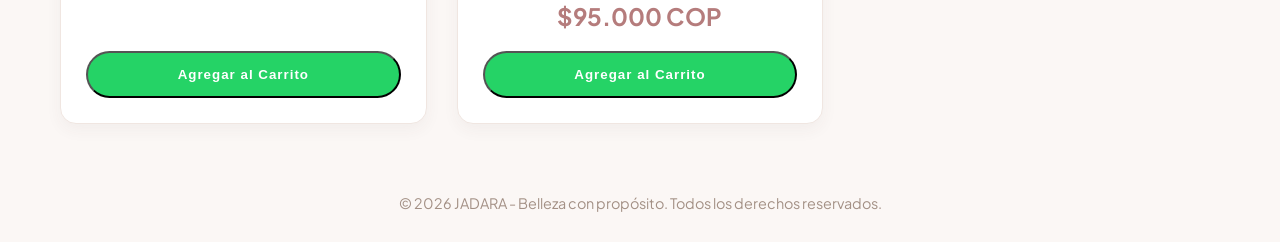
==== commit 37b779d7: "Add files via upload" ====
--- a/index.html
+++ b/index.html
@@ -1,360 +1,363 @@
-<!DOCTYPE html>
-<html lang="es">
-<head>
-    <meta charset="UTF-8">
-    <meta name="viewport" content="width=device-width, initial-scale=1.0">
-    <title>JADARA - Catálogo Oficial</title>
-    <!-- IMPORTACIÓN DE FUENTES PREMIUM DESDE GOOGLE FONTS -->
-    <link rel="preconnect" href="https://fonts.googleapis.com">
-    <link rel="preconnect" href="https://fonts.gstatic.com" crossorigin>
-    <link href="https://fonts.googleapis.com/css2?family=Playfair+Display:ital,wght@0,400..900;1,400..900&family=Plus+Jakarta+Sans:ital,wght@0,200..800;1,200..800&display=swap" rel="stylesheet">
-    <!-- Forzamos la actualización de estilos incrementando la versión -->
-    <link rel="stylesheet" href="estilos.css?v=5.5">
-
-</head>
-<body>
-
-        <!-- PANTALLA DE APERTURA PROFESIONAL (SPLASH SCREEN) -->
-    <div id="pantalla-carga">
-        <div class="contenido-carga">
-            <img src="logo.png" alt="Logo JADARA" class="logo-carga">
-            <h2>JADARA</h2>
-            <p>Belleza con propósito</p>
-        </div>
-    </div>
-
-    <!-- ENCABEZADO MINIMALISTA CON CARRITO INTEGRADO (FUERA DE LA PANTALLA DE CARGA) -->
-
-
-
-    <!-- ENCABEZADO MINIMALISTA CON CARRITO INTEGRADO -->
-    <header>
-        <div class="header-container" style="display: flex; justify-content: space-between; align-items: center; width: 100%;">
-
-            <div class="header-logo-texto">
-                <img src="logo.png" alt="Logo JADARA" class="logo-min">
-                <div class="texto-header">
-                    <h1>JADARA</h1>
-                    <p class="eslogan">Belleza con propósito</p>
-                </div>
-            </div>
-                                          <!-- CAJA DEL MEDIO: ÚNICAMENTE LA CITA DEL SALMO -->
-                <div class="versiculo-espejo" style="flex: 1; max-width: 40%; text-align: center; margin: 0 auto; padding: 0;">
-            <p style="font-family: 'Plus Jakarta Sans', sans-serif; font-size: 11px; font-weight: 600; text-transform: uppercase; letter-spacing: 1px; color: #b57c7c; margin: 0;">Salmos 37:3-5</p>
-        </div>
-        
-        <!-- EL CARRITO AHORA EN LA ESQUINA SUPERIOR DERECHA -->
-            <div id="btn-carrito-encabezado" onclick="alternarCarrito()">
-                🛒 <span id="contador-carrito">0</span>
-            </div>
-        </div>
-    </header>
-
-
-  <!-- BOTÓN ELEGANTE DE MENÚ LATERAL -->
-<div class="menu-nav-contenedor" style="width: 100%; padding: 10px 20px; box-sizing: border-box;">
-    <button class="btn-menu-hamburguesa" onclick="alternarMenuLateral()" style="background: none; border: none; font-size: 24px; color: #b57c7c; cursor: pointer; display: flex; align-items: center; gap: 8px; font-family: 'Plus Jakarta Sans', sans-serif; font-weight: 600;">
-        ☰ <span style="font-size: 14px; text-transform: uppercase; letter-spacing: 1px;">Categorías</span>
-    </button>
-</div>
-
-<!-- EL MENÚ LATERAL DESPLEGABLE (OCULTO POR DEFECTO) -->
-<div id="menu-lateral-categorias" class="menu-lateral-cerrado">
-    <div class="menu-lateral-header">
-        <h3>Categorías</h3>
-        <button class="btn-cerrar-menu" onclick="alternarMenuLateral()">✕</button>
-    </div>
-    <div class="menu-lateral-contenido">
-        <button class="btn-categoria-item" onclick="filtrarProductos('todo', event); alternarMenuLateral()">Todo</button>
-        <button class="btn-categoria-item" onclick="filtrarProductos('calzado', event); alternarMenuLateral()">Calzado</button>
-        <button class="btn-categoria-item" onclick="filtrarProductos('carteras', event); alternarMenuLateral()">Carteras</button>
-        <button class="btn-categoria-item" onclick="filtrarProductos('belleza', event); alternarMenuLateral()">Belleza</button>
-        <button class="btn-categoria-item" onclick="filtrarProductos('gorras', event); alternarMenuLateral()">Gorras</button>
-        <button class="btn-categoria-item" onclick="filtrarProductos('ropa', event); alternarMenuLateral()">Ropa</button>
-        <button class="btn-categoria-item" onclick="filtrarProductos('tecnologia', event); alternarMenuLateral()">Tecnología</button>
-    </div>
-</div>
-
-    <!-- Contenedor del Catálogo -->
-    <main class="catalogo">
-
-        <!-- PRODUCTO 1: SKECHERS -->
-        <div class="tarjeta-producto" data-category="calzado">
-            <div style="position: relative; width: 100%;">
-                <div class="indicador-deslizar">↔ Desliza color</div>
-                <div class="carrusel-contenedor">
-                    <img src="skechers-max.png" alt="Skechers Max Slip Negra" class="carrusel-foto">
-                    <img src="skechers-max-gris.png" alt="Skechers Max Slip Gris" class="carrusel-foto">
-                </div>
-            </div>
-            <div class="info-producto">
-                <h3 class="nombre-prod">Skechers Max Slip</h3>
-                
-                
-                <!-- NUEVOS BOTONES DE TALLAS MODERNOS -->
-                                                 <!-- SELECTOR DE COLORES MODERNIZADO EN BOTONES -->
-                <div class="contenedor-colores-moderno">
-                    <span class="color-titulo">Color:</span>
-                    <div class="grupo-colores">
-                        <!-- El primer botón inicia seleccionado por defecto -->
-                        <button type="button" class="btn-color-texto seleccionada" data-color="Negro">Negro</button>
-                        <button type="button" class="btn-color-texto" data-color="Gris">Gris</button>
-                    </div>
-                </div>
-
-
-                <div class="contenedor-tallas-moderno">
-                    <span class="talla-titulo">Talla:</span>
-                    <div class="grupo-tallas">
-                        <button type="button" class="btn-talla seleccionada" data-talla="44">44</button>
-                        <button type="button" class="btn-talla" data-talla="45">45</button>
-                    </div>
-                </div>
-
-                <span class="precio" data-precio="$155.000">$155.000 COP</span>
-                <button type="button" class="btn-whatsapp btn-agregar-carrito" data-phone="573246670248">
-    Agregar al Carrito
-</button>
-
-            </div>
-        </div>
-
-<!-- PRODUCTO 2: NIKE SHOX -->
-        <div class="tarjeta-producto" data-category="calzado">
-            <img src="nikeshoxtl.png" alt="Nike Shox TL" class="foto-producto">
-            <div class="info-producto">
-                <h3 class="nombre-prod">Nike Shox TL</h3>
-                
-                
-                <!-- NUEVOS BOTONES DE TALLAS MODERNOS -->
-                <div class="contenedor-tallas-moderno">
-                    <span class="talla-titulo">Talla:</span>
-                    <div class="grupo-tallas">
-                        <button type="button" class="btn-talla seleccionada" data-talla="38">38</button>
-                        <button type="button" class="btn-talla" data-talla="39">39</button>
-                        <button type="button" class="btn-talla" data-talla="40">40</button>
-                        <button type="button" class="btn-talla" data-talla="41">41</button>
-                        <button type="button" class="btn-talla" data-talla="42">42</button>
-                    </div>
-                </div>
-
-                <span class="precio" data-precio="$170.000">$170.000 COP</span>
-                <button type="button" class="btn-whatsapp btn-agregar-carrito" data-phone="573246670248">
-    Agregar al Carrito
-</button>
-
-            </div>
-        </div>
-
-
-                <!-- PRODUCTO 3: NIKE ZOOM SUPERCAR (CABALLERO) -->
-        <div class="tarjeta-producto" data-category="calzado">
-            <img src="nike-zoom-supercar.png" alt="Nike Zoom Supercar Caballero" class="foto-producto">
-            <div class="info-producto">
-                <h3 class="nombre-prod">Nike Zoom Supercar (Caballero)</h3>
-                
-                
-                <!-- NUEVOS BOTONES DE TALLAS MODERNOS -->
-                <div class="contenedor-tallas-moderno">
-                    <span class="talla-titulo">Talla:</span>
-                    <div class="grupo-tallas">
-                        <button type="button" class="btn-talla seleccionada" data-talla="39">39</button>
-                        <button type="button" class="btn-talla" data-talla="40">40</button>
-                        <button type="button" class="btn-talla" data-talla="41">41</button>
-                        <button type="button" class="btn-talla" data-talla="42">42</button>
-                        <button type="button" class="btn-talla" data-talla="43">43</button>
-                    </div>
-                </div>
-
-                <span class="precio" data-precio="$185.000">$185.000 COP</span>
-                <button type="button" class="btn-whatsapp btn-agregar-carrito" data-phone="573246670248">
-    Agregar al Carrito
-</button>
-
-            </div>
-        </div>
-
-        <!-- PRODUCTO 4: NIKE ZOOM SUPERCAR (DAMA) -->
-        <div class="tarjeta-producto" data-category="calzado">
-            <img src="nike-zoom-supercar.png" alt="Nike Zoom Supercar Dama" class="foto-producto">
-            <div class="info-producto">
-                <h3 class="nombre-prod">Nike Zoom Supercar (Dama)</h3>
-                
-                
-                <!-- NUEVOS BOTONES DE TALLAS MODERNOS -->
-                <div class="contenedor-tallas-moderno">
-                    <span class="talla-titulo">Talla:</span>
-                    <div class="grupo-tallas">
-                        <button type="button" class="btn-talla seleccionada" data-talla="36">36</button>
-                        <button type="button" class="btn-talla" data-talla="37">37</button>
-                        <button type="button" class="btn-talla" data-talla="38">38</button>
-                        <button type="button" class="btn-talla" data-talla="39">39</button>
-                    </div>
-                </div>
-
-                <span class="precio" data-precio="$145.000">$145.000 COP</span>
-                <button type="button" class="btn-whatsapp btn-agregar-carrito" data-phone="573246670248">
-    Agregar al Carrito
-</button>
-
-            </div>
-        </div>
-
-
-        <!-- PRODUCTO 5: PERFUME KAIAK -->
-        <div class="tarjeta-producto" data-category="belleza">
-            <img src="kaiaʞ.png" alt="Perfume KAIAK" class="foto-producto">
-            <div class="info-producto">
-                <h3>Perfume KAIAK</h3>
-                
-                <span class="precio">$100.000 COP</span>
-                <button type="button" class="btn-whatsapp btn-agregar-carrito" data-phone="573246670248">
-    Agregar al Carrito
-</button>
-
-            </div> 
-        </div>
-
-        <!-- PRODUCTO 6: CREMA FACIAL -->
-        <div class="tarjeta-producto" data-category="belleza">
-            <img src="crema-hidratante.png" alt="Crema Hydratante Facial" class="foto-producto">
-            <div class="info-producto">
-                <h3>Crema Hidratante Facial</h3>
-                
-                <span class="precio">$45.000 COP</span>
-                <button type="button" class="btn-whatsapp btn-agregar-carrito" data-phone="573246670248">
-    Agregar al Carrito
-</button>
-
-            </div>
-        </div>
-
-        <!-- PRODUCTO 7: LABIAL MATTE -->
-        <div class="tarjeta-producto" data-category="belleza">
-            <img src="labial-matte.png" alt="Labial Matte JADARA" class="foto-producto">
-            <div class="info-producto">
-                <h3>Labial Velvet Matte</h3>
-                
-                <span class="precio">$25.000 COP</span>
-                <button type="button" class="btn-whatsapp btn-agregar-carrito" data-phone="573246670248">
-    Agregar al Carrito
-</button>
-
-            </div>
-        </div>
-        
-        <!-- PRODUCTO 8: SALVATORE -->
-        <div class="tarjeta-producto" data-category="calzado">
-            <img src="salvatore.png" alt="Calzado Salvatore" class="foto-producto">
-            <div class="info-producto">
-                <h3 class="nombre-prod">Calzado Salvatore</h3>
-                
-                
-                <!-- NUEVOS BOTONES DE TALLAS MODERNOS -->
-                <div class="contenedor-tallas-moderno">
-                    <span class="talla-titulo">Talla:</span>
-                    <div class="grupo-tallas">
-                        <button type="button" class="btn-talla seleccionada" data-talla="36">36</button>
-                        <button type="button" class="btn-talla" data-talla="37">37</button>
-                        <button type="button" class="btn-talla" data-talla="38">38</button>
-                        <button type="button" class="btn-talla" data-talla="39">39</button>
-                        <button type="button" class="btn-talla" data-talla="40">40</button>
-                        <button type="button" class="btn-talla" data-talla="41">41</button>
-                        <button type="button" class="btn-talla" data-talla="42">42</button>
-                        <button type="button" class="btn-talla" data-talla="43">43</button>
-                        <button type="button" class="btn-talla" data-talla="44">44</button>
-                    </div>
-                </div>
-
-                <span class="precio" data-precio="$95.000">$95.000 COP</span>
-                <button type="button" class="btn-whatsapp btn-agregar-carrito" data-phone="573246670248">
-    Agregar al Carrito
-</button>
-
-            </div>
-        </div>
-
-
-        <!-- 👇 AQUÍ ABAJO PEGARÁS TUS PRÓXIMOS TENIS EN EL FUTURO 👇 -->
-
-    </main>
-
-    <!-- BARRA LATERAL DEL CARRITO DE COMPRAS -->
-    <div id="carrito-lateral" class="carrito-cerrado">
-        <div class="header-carrito">
-            <h2>Mi Carrito</h2>
-            <span class="cerrar-carrito" onclick="alternarCarrito()">&times;</span>
-        </div>
-        
-        <!-- Contenedor dinámico donde se sumarán los productos -->
-        <div id="items-carrito"></div>
-
-        <div class="footer-carrito">
-            <div class="total-contenedor">
-                <span>Total:</span>
-                <span id="precio-total-carrito">$0 COP</span>
-            </div>
-            <button id="btn-enviar-carrito" onclick="enviarPedidoWhatsApp()">
-                Confirmar Pedido por WhatsApp
-            </button>
-        </div>
-    </div>
-
-   
-    <footer>
-        <p>© 2026 JADARA - Belleza con propósito. Todos los derechos reservados.</p>
-    </footer>
-
-    <!-- INTERACCIONES EN VIVO GENERALES COMPLETAMENTE REPARADAS -->
-               <!-- EN CONTRAPOSICIÓN CON CUALQUIER OTRA ESTRUCTURA, ESTE BLOQUE DEBE QUEDAR COMPLETAMENTE CERRADO -->
-       <!-- PANTALLA FLOTANTE PARA AGRANDAR IMÁGENES -->
-    <div id="modal-zoom" class="modal">
-        <span class="cerrar-modal">&times;</span>
-        <img class="contenido-modal" id="imagen-ampliada" alt="Vista ampliada">
-    </div>
-
-    <script>
-        // 1. PANTALLA DE CARGA (SPLASH SCREEN)
-        window.addEventListener('load', () => {
-            const pantallaCarga = document.getElementById('pantalla-carga');
-            if (pantallaCarga) {
-                setTimeout(() => {
-                    pantallaCarga.classList.add('oculto');
-                }, 1300);
-            }
-        });
-
-        // RESPALDO LOCAL: Se oculta en 2 segundos si abres directo de tu carpeta
-        setTimeout(() => {
-            const pantallaCarga = document.getElementById('pantalla-carga');
-            if (pantallaCarga) pantallaCarga.classList.add('oculto');
-        }, 2000);
-
-        // 2. FUNCIÓN DE FILTROS PARA LAS CATEGORÍAS
-        function filtrarProductos(filtro) {
-            const botones = document.querySelectorAll('.btn-categoria');
-            botones.forEach(btn => btn.classList.remove('activo'));
-
-            const botonActivo = document.querySelector(`.btn-categoria[data-filter="${filtro}"]`);
-            if (botonActivo) {
-                botonActivo.classList.add('activo');
-            }
-
-            const tarjetas = document.querySelectorAll('.tarjeta-producto');
-            tarjetas.forEach(tarjeta => {
-                const categoria = tarjeta.getAttribute('data-category');
-                if (filtro === 'todo' || categoria === filtro) {
-                    tarjeta.style.display = 'flex';
-                } else {
-                    tarjeta.style.display = 'none';
-                }
-            });
-        }
-    </script>
-
-    <!-- 🔗 CONEXIÓN CON TU NUEVO ARCHIVO JAVASCRIPT ORGANIZADO -->
-    <script src="tienda.js?v=1.0"></script>
-</body>
-</html>
-
-
+<!DOCTYPE html>
+<html lang="es">
+<head>
+    <meta charset="UTF-8">
+    <meta name="viewport" content="width=device-width, initial-scale=1.0">
+    <title>JADARA - Catálogo Oficial</title>
+    <!-- IMPORTACIÓN DE FUENTES PREMIUM DESDE GOOGLE FONTS -->
+    <link rel="preconnect" href="https://fonts.googleapis.com">
+    <link rel="preconnect" href="https://fonts.gstatic.com" crossorigin>
+    <link href="https://fonts.googleapis.com/css2?family=Playfair+Display:ital,wght@0,400..900;1,400..900&family=Plus+Jakarta+Sans:ital,wght@0,200..800;1,200..800&display=swap" rel="stylesheet">
+    <!-- Forzamos la actualización de estilos incrementando la versión -->
+         <!-- LIBRERÍA DE ICONOS REALISTAS 3D -->
+    <link rel="stylesheet" href="https://tetunori.github.io/fluent-emoji-webfont/dist/FluentEmojiColor.css">
+    <link rel="stylesheet" href="estilos.css?v=5.5">
+
+</head>
+<body>
+
+        <!-- PANTALLA DE APERTURA PROFESIONAL (SPLASH SCREEN) -->
+    <div id="pantalla-carga">
+        <div class="contenido-carga">
+            <img src="logo.png" alt="Logo JADARA" class="logo-carga">
+            <h2>JADARA</h2>
+            <p>Belleza con propósito</p>
+        </div>
+    </div>
+
+    <!-- ENCABEZADO MINIMALISTA CON CARRITO INTEGRADO (FUERA DE LA PANTALLA DE CARGA) -->
+
+
+
+    <!-- ENCABEZADO MINIMALISTA CON CARRITO INTEGRADO -->
+    <header>
+        <div class="header-container" style="display: flex; justify-content: space-between; align-items: center; width: 100%;">
+
+            <div class="header-logo-texto">
+                <img src="logo.png" alt="Logo JADARA" class="logo-min">
+                <div class="texto-header">
+                    <h1>JADARA</h1>
+                    <p class="eslogan">Belleza con propósito</p>
+                </div>
+            </div>
+                                          <!-- CAJA DEL MEDIO: ÚNICAMENTE LA CITA DEL SALMO -->
+                <div class="versiculo-espejo" style="flex: 1; max-width: 40%; text-align: center; margin: 0 auto; padding: 0;">
+            <p style="font-family: 'Plus Jakarta Sans', sans-serif; font-size: 11px; font-weight: 600; text-transform: uppercase; letter-spacing: 1px; color: #b57c7c; margin: 0;">Salmos 37:3-5</p>
+        </div>
+        
+        <!-- EL CARRITO AHORA EN LA ESQUINA SUPERIOR DERECHA -->
+            <div id="btn-carrito-encabezado" onclick="alternarCarrito()">
+                🛒 <span id="contador-carrito">0</span>
+            </div>
+        </div>
+    </header>
+
+
+  <!-- BOTÓN ELEGANTE DE MENÚ LATERAL -->
+<div class="menu-nav-contenedor" style="width: 100%; padding: 10px 20px; box-sizing: border-box;">
+    <button class="btn-menu-hamburguesa" onclick="alternarMenuLateral()" style="background: none; border: none; font-size: 24px; color: #b57c7c; cursor: pointer; display: flex; align-items: center; gap: 8px; font-family: 'Plus Jakarta Sans', sans-serif; font-weight: 600;">
+        ☰ <span style="font-size: 14px; text-transform: uppercase; letter-spacing: 1px;">Categorías</span>
+    </button>
+</div>
+
+<!-- EL MENÚ LATERAL DESPLEGABLE (OCULTO POR DEFECTO) -->
+<div id="menu-lateral-categorias" class="menu-lateral-cerrado">
+    <div class="menu-lateral-header">
+        <h3>Categorías</h3>
+        <button class="btn-cerrar-menu" onclick="alternarMenuLateral()">✕</button>
+    </div>
+    <div class="menu-lateral-contenido">
+               <button class="btn-categoria-item" onclick="filtrarProductos('todo', event); alternarMenuLateral()">✨ Todo</button>
+        <button class="btn-categoria-item" onclick="filtrarProductos('calzado', event); alternarMenuLateral()">👠 Calzado</button>
+        <button class="btn-categoria-item" onclick="filtrarProductos('carteras', event); alternarMenuLateral()">👜 Carteras</button>
+        <button class="btn-categoria-item" onclick="filtrarProductos('belleza', event); alternarMenuLateral()">💄 Belleza</button>
+        <button class="btn-categoria-item" onclick="filtrarProductos('gorras', event); alternarMenuLateral()">🧢 Gorras</button>
+        <button class="btn-categoria-item" onclick="filtrarProductos('ropa', event); alternarMenuLateral()">👗 Ropa</button>
+        <button class="btn-categoria-item" onclick="filtrarProductos('tecnologia', event); alternarMenuLateral()">📱 Tecnología</button>
+
+    </div>
+</div>
+
+    <!-- Contenedor del Catálogo -->
+    <main class="catalogo">
+
+        <!-- PRODUCTO 1: SKECHERS -->
+        <div class="tarjeta-producto" data-category="calzado">
+            <div style="position: relative; width: 100%;">
+                <div class="indicador-deslizar">↔ Desliza color</div>
+                <div class="carrusel-contenedor">
+                    <img src="skechers-max.png" alt="Skechers Max Slip Negra" class="carrusel-foto">
+                    <img src="skechers-max-gris.png" alt="Skechers Max Slip Gris" class="carrusel-foto">
+                </div>
+            </div>
+            <div class="info-producto">
+                <h3 class="nombre-prod">Skechers Max Slip</h3>
+                
+                
+                <!-- NUEVOS BOTONES DE TALLAS MODERNOS -->
+                                                 <!-- SELECTOR DE COLORES MODERNIZADO EN BOTONES -->
+                <div class="contenedor-colores-moderno">
+                    <span class="color-titulo">Color:</span>
+                    <div class="grupo-colores">
+                        <!-- El primer botón inicia seleccionado por defecto -->
+                        <button type="button" class="btn-color-texto seleccionada" data-color="Negro">Negro</button>
+                        <button type="button" class="btn-color-texto" data-color="Gris">Gris</button>
+                    </div>
+                </div>
+
+
+                <div class="contenedor-tallas-moderno">
+                    <span class="talla-titulo">Talla:</span>
+                    <div class="grupo-tallas">
+                        <button type="button" class="btn-talla seleccionada" data-talla="44">44</button>
+                        <button type="button" class="btn-talla" data-talla="45">45</button>
+                    </div>
+                </div>
+
+                <span class="precio" data-precio="$155.000">$155.000 COP</span>
+                <button type="button" class="btn-whatsapp btn-agregar-carrito" data-phone="573246670248">
+    Agregar al Carrito
+</button>
+
+            </div>
+        </div>
+
+<!-- PRODUCTO 2: NIKE SHOX -->
+        <div class="tarjeta-producto" data-category="calzado">
+            <img src="nikeshoxtl.png" alt="Nike Shox TL" class="foto-producto">
+            <div class="info-producto">
+                <h3 class="nombre-prod">Nike Shox TL</h3>
+                
+                
+                <!-- NUEVOS BOTONES DE TALLAS MODERNOS -->
+                <div class="contenedor-tallas-moderno">
+                    <span class="talla-titulo">Talla:</span>
+                    <div class="grupo-tallas">
+                        <button type="button" class="btn-talla seleccionada" data-talla="38">38</button>
+                        <button type="button" class="btn-talla" data-talla="39">39</button>
+                        <button type="button" class="btn-talla" data-talla="40">40</button>
+                        <button type="button" class="btn-talla" data-talla="41">41</button>
+                        <button type="button" class="btn-talla" data-talla="42">42</button>
+                    </div>
+                </div>
+
+                <span class="precio" data-precio="$170.000">$170.000 COP</span>
+                <button type="button" class="btn-whatsapp btn-agregar-carrito" data-phone="573246670248">
+    Agregar al Carrito
+</button>
+
+            </div>
+        </div>
+
+
+                <!-- PRODUCTO 3: NIKE ZOOM SUPERCAR (CABALLERO) -->
+        <div class="tarjeta-producto" data-category="calzado">
+            <img src="nike-zoom-supercar.png" alt="Nike Zoom Supercar Caballero" class="foto-producto">
+            <div class="info-producto">
+                <h3 class="nombre-prod">Nike Zoom Supercar (Caballero)</h3>
+                
+                
+                <!-- NUEVOS BOTONES DE TALLAS MODERNOS -->
+                <div class="contenedor-tallas-moderno">
+                    <span class="talla-titulo">Talla:</span>
+                    <div class="grupo-tallas">
+                        <button type="button" class="btn-talla seleccionada" data-talla="39">39</button>
+                        <button type="button" class="btn-talla" data-talla="40">40</button>
+                        <button type="button" class="btn-talla" data-talla="41">41</button>
+                        <button type="button" class="btn-talla" data-talla="42">42</button>
+                        <button type="button" class="btn-talla" data-talla="43">43</button>
+                    </div>
+                </div>
+
+                <span class="precio" data-precio="$185.000">$185.000 COP</span>
+                <button type="button" class="btn-whatsapp btn-agregar-carrito" data-phone="573246670248">
+    Agregar al Carrito
+</button>
+
+            </div>
+        </div>
+
+        <!-- PRODUCTO 4: NIKE ZOOM SUPERCAR (DAMA) -->
+        <div class="tarjeta-producto" data-category="calzado">
+            <img src="nike-zoom-supercar.png" alt="Nike Zoom Supercar Dama" class="foto-producto">
+            <div class="info-producto">
+                <h3 class="nombre-prod">Nike Zoom Supercar (Dama)</h3>
+                
+                
+                <!-- NUEVOS BOTONES DE TALLAS MODERNOS -->
+                <div class="contenedor-tallas-moderno">
+                    <span class="talla-titulo">Talla:</span>
+                    <div class="grupo-tallas">
+                        <button type="button" class="btn-talla seleccionada" data-talla="36">36</button>
+                        <button type="button" class="btn-talla" data-talla="37">37</button>
+                        <button type="button" class="btn-talla" data-talla="38">38</button>
+                        <button type="button" class="btn-talla" data-talla="39">39</button>
+                    </div>
+                </div>
+
+                <span class="precio" data-precio="$145.000">$145.000 COP</span>
+                <button type="button" class="btn-whatsapp btn-agregar-carrito" data-phone="573246670248">
+    Agregar al Carrito
+</button>
+
+            </div>
+        </div>
+
+
+        <!-- PRODUCTO 5: PERFUME KAIAK -->
+        <div class="tarjeta-producto" data-category="belleza">
+            <img src="kaiaʞ.png" alt="Perfume KAIAK" class="foto-producto">
+            <div class="info-producto">
+                <h3>Perfume KAIAK</h3>
+                
+                <span class="precio">$100.000 COP</span>
+                <button type="button" class="btn-whatsapp btn-agregar-carrito" data-phone="573246670248">
+    Agregar al Carrito
+</button>
+
+            </div> 
+        </div>
+
+        <!-- PRODUCTO 6: CREMA FACIAL -->
+        <div class="tarjeta-producto" data-category="belleza">
+            <img src="crema-hidratante.png" alt="Crema Hydratante Facial" class="foto-producto">
+            <div class="info-producto">
+                <h3>Crema Hidratante Facial</h3>
+                
+                <span class="precio">$45.000 COP</span>
+                <button type="button" class="btn-whatsapp btn-agregar-carrito" data-phone="573246670248">
+    Agregar al Carrito
+</button>
+
+            </div>
+        </div>
+
+        <!-- PRODUCTO 7: LABIAL MATTE -->
+        <div class="tarjeta-producto" data-category="belleza">
+            <img src="labial-matte.png" alt="Labial Matte JADARA" class="foto-producto">
+            <div class="info-producto">
+                <h3>Labial Velvet Matte</h3>
+                
+                <span class="precio">$25.000 COP</span>
+                <button type="button" class="btn-whatsapp btn-agregar-carrito" data-phone="573246670248">
+    Agregar al Carrito
+</button>
+
+            </div>
+        </div>
+        
+        <!-- PRODUCTO 8: SALVATORE -->
+        <div class="tarjeta-producto" data-category="calzado">
+            <img src="salvatore.png" alt="Calzado Salvatore" class="foto-producto">
+            <div class="info-producto">
+                <h3 class="nombre-prod">Calzado Salvatore</h3>
+                
+                
+                <!-- NUEVOS BOTONES DE TALLAS MODERNOS -->
+                <div class="contenedor-tallas-moderno">
+                    <span class="talla-titulo">Talla:</span>
+                    <div class="grupo-tallas">
+                        <button type="button" class="btn-talla seleccionada" data-talla="36">36</button>
+                        <button type="button" class="btn-talla" data-talla="37">37</button>
+                        <button type="button" class="btn-talla" data-talla="38">38</button>
+                        <button type="button" class="btn-talla" data-talla="39">39</button>
+                        <button type="button" class="btn-talla" data-talla="40">40</button>
+                        <button type="button" class="btn-talla" data-talla="41">41</button>
+                        <button type="button" class="btn-talla" data-talla="42">42</button>
+                        <button type="button" class="btn-talla" data-talla="43">43</button>
+                        <button type="button" class="btn-talla" data-talla="44">44</button>
+                    </div>
+                </div>
+
+                <span class="precio" data-precio="$95.000">$95.000 COP</span>
+                <button type="button" class="btn-whatsapp btn-agregar-carrito" data-phone="573246670248">
+    Agregar al Carrito
+</button>
+
+            </div>
+        </div>
+
+
+        <!-- 👇 AQUÍ ABAJO PEGARÁS TUS PRÓXIMOS TENIS EN EL FUTURO 👇 -->
+
+    </main>
+
+    <!-- BARRA LATERAL DEL CARRITO DE COMPRAS -->
+    <div id="carrito-lateral" class="carrito-cerrado">
+        <div class="header-carrito">
+            <h2>Mi Carrito</h2>
+            <span class="cerrar-carrito" onclick="alternarCarrito()">&times;</span>
+        </div>
+        
+        <!-- Contenedor dinámico donde se sumarán los productos -->
+        <div id="items-carrito"></div>
+
+        <div class="footer-carrito">
+            <div class="total-contenedor">
+                <span>Total:</span>
+                <span id="precio-total-carrito">$0 COP</span>
+            </div>
+            <button id="btn-enviar-carrito" onclick="enviarPedidoWhatsApp()">
+                Confirmar Pedido por WhatsApp
+            </button>
+        </div>
+    </div>
+
+   
+    <footer>
+        <p>© 2026 JADARA - Belleza con propósito. Todos los derechos reservados.</p>
+    </footer>
+
+    <!-- INTERACCIONES EN VIVO GENERALES COMPLETAMENTE REPARADAS -->
+               <!-- EN CONTRAPOSICIÓN CON CUALQUIER OTRA ESTRUCTURA, ESTE BLOQUE DEBE QUEDAR COMPLETAMENTE CERRADO -->
+       <!-- PANTALLA FLOTANTE PARA AGRANDAR IMÁGENES -->
+    <div id="modal-zoom" class="modal">
+        <span class="cerrar-modal">&times;</span>
+        <img class="contenido-modal" id="imagen-ampliada" alt="Vista ampliada">
+    </div>
+
+    <script>
+        // 1. PANTALLA DE CARGA (SPLASH SCREEN)
+        window.addEventListener('load', () => {
+            const pantallaCarga = document.getElementById('pantalla-carga');
+            if (pantallaCarga) {
+                setTimeout(() => {
+                    pantallaCarga.classList.add('oculto');
+                }, 1300);
+            }
+        });
+
+        // RESPALDO LOCAL: Se oculta en 2 segundos si abres directo de tu carpeta
+        setTimeout(() => {
+            const pantallaCarga = document.getElementById('pantalla-carga');
+            if (pantallaCarga) pantallaCarga.classList.add('oculto');
+        }, 2000);
+
+        // 2. FUNCIÓN DE FILTROS PARA LAS CATEGORÍAS
+        function filtrarProductos(filtro) {
+            const botones = document.querySelectorAll('.btn-categoria');
+            botones.forEach(btn => btn.classList.remove('activo'));
+
+            const botonActivo = document.querySelector(`.btn-categoria[data-filter="${filtro}"]`);
+            if (botonActivo) {
+                botonActivo.classList.add('activo');
+            }
+
+            const tarjetas = document.querySelectorAll('.tarjeta-producto');
+            tarjetas.forEach(tarjeta => {
+                const categoria = tarjeta.getAttribute('data-category');
+                if (filtro === 'todo' || categoria === filtro) {
+                    tarjeta.style.display = 'flex';
+                } else {
+                    tarjeta.style.display = 'none';
+                }
+            });
+        }
+    </script>
+
+    <!-- 🔗 CONEXIÓN CON TU NUEVO ARCHIVO JAVASCRIPT ORGANIZADO -->
+    <script src="tienda.js?v=1.0"></script>
+</body>
+</html>
+
+
--- a/estilos.css
+++ b/estilos.css
@@ -911,20 +911,37 @@
     font-style: italic;
     margin: 0;
 }
-/* --- ESTILOS DEL MENÚ LATERAL DESPLEGABLE --- */
+/* --- ESTILOS DEL MENÚ LATERAL DESPLEGABLE CON FONDO DE TULIPÁN --- */
+/* --- ESTILOS DEL MENÚ LATERAL DESPLEGABLE CON PATRÓN E ELEGANTE --- */
 #menu-lateral-categorias {
     position: fixed !important;
     top: 0 !important;
     left: -280px !important; /* Escondido a la izquierda */
     width: 280px !important;
     height: 100vh !important;
+    
+    /* ENRAMADAS NACIENTES ELEGANTES DE FONDO */
     background-color: #ffffff !important;
+    background-image: 
+        linear-gradient(30deg, rgba(181, 124, 124, 0.03) 12%, transparent 12.5%, transparent 87%, rgba(181, 124, 124, 0.03) 87.5%, rgba(181, 124, 124, 0.03)),
+        linear-gradient(150deg, rgba(181, 124, 124, 0.03) 12%, transparent 12.5%, transparent 87%, rgba(181, 124, 124, 0.03) 87.5%, rgba(181, 124, 124, 0.03)),
+        linear-gradient(30deg, rgba(181, 124, 124, 0.03) 61%, transparent 61.5%, transparent 85%, rgba(181, 124, 124, 0.03) 85.5%, rgba(181, 124, 124, 0.03)),
+        linear-gradient(150deg, rgba(181, 124, 124, 0.03) 61%, transparent 61.5%, transparent 85%, rgba(181, 124, 124, 0.03) 85.5%, rgba(181, 124, 124, 0.03)),
+        url('tulipan.png') !important; /* Mantiene tu hermoso tulipán abajo */
+        
+    background-repeat: repeat, repeat, repeat, repeat, no-repeat !important;
+    background-position: 0 0, 0 0, 0 0, 0 0, bottom right !important;
+       background-size: 40px 70px, 40px 70px, 40px 70px, 40px 70px, 205px auto !important;
+e
+    
     box-shadow: 2px 0 10px rgba(0, 0, 0, 0.1) !important;
     z-index: 100000 !important; /* Por encima de todo */
     transition: left 0.3s ease !important; /* Animación suave al abrir */
     display: flex !important;
     flex-direction: column !important;
 }
+
+
 
 /* Cuando la clase cambia a abierto, se desliza hacia adentro */
 #menu-lateral-categorias.menu-lateral-abierto {
@@ -966,20 +983,33 @@
 }
 
 .btn-categoria-item {
-    background-color: #fcf6f6 !important;
-    border: 1px solid #f3e1e1 !important;
-    color: #b57c7c !important;
+    background-color: rgba(252, 246, 246, 0.3) !important; /* Fondo rosa translúcido al 30% */
+    border: 1px solid rgba(181, 124, 124, 0.25) !important; /* Borde rosa finito */
+    color: #b57c7c !important; /* El color de JADARA */
     padding: 12px 15px !important;
     border-radius: 25px !important;
-    font-family: 'Plus Jakarta Sans', sans-serif !important;
+       font-family: 'Fluent Emoji Color', 'Plus Jakarta Sans', sans-serif !important;
     font-size: 0.95rem !important;
     font-weight: 600 !important;
     text-align: left !important;
     cursor: pointer !important;
-    transition: all 0.2s ease !important;
-}
-
-.btn-categoria-item:hover {
-    background-color: #b57c7c !important;
-    color: #ffffff !important;
-}
+    
+    /* EFECTO DE VIDRIO ESMERILADO (Muestra el tulipán difuminado atrás) */
+    backdrop-filter: blur(4px) !important;
+    -webkit-backdrop-filter: blur(4px) !important;
+    
+    transition: all 0.3s ease !important;
+}
+
+.btn-categoria-item:hover,
+.btn-categoria-item:active {
+    background-color: rgba(181, 124, 124, 0.85) !important; /* Se vuelve rosa sólido al tocarlo */
+    color: #ffffff !important; /* Letras blancas */
+    border-color: #b57c7c !important;
+    transform: translateX(4px); /* Se mueve un milímetro a la derecha */
+}
+
+.btn-categoria-item {
+    font-family: 'Fluent Emoji Color', 'Plus Jakarta Sans', sans-serif !important;
+}
+
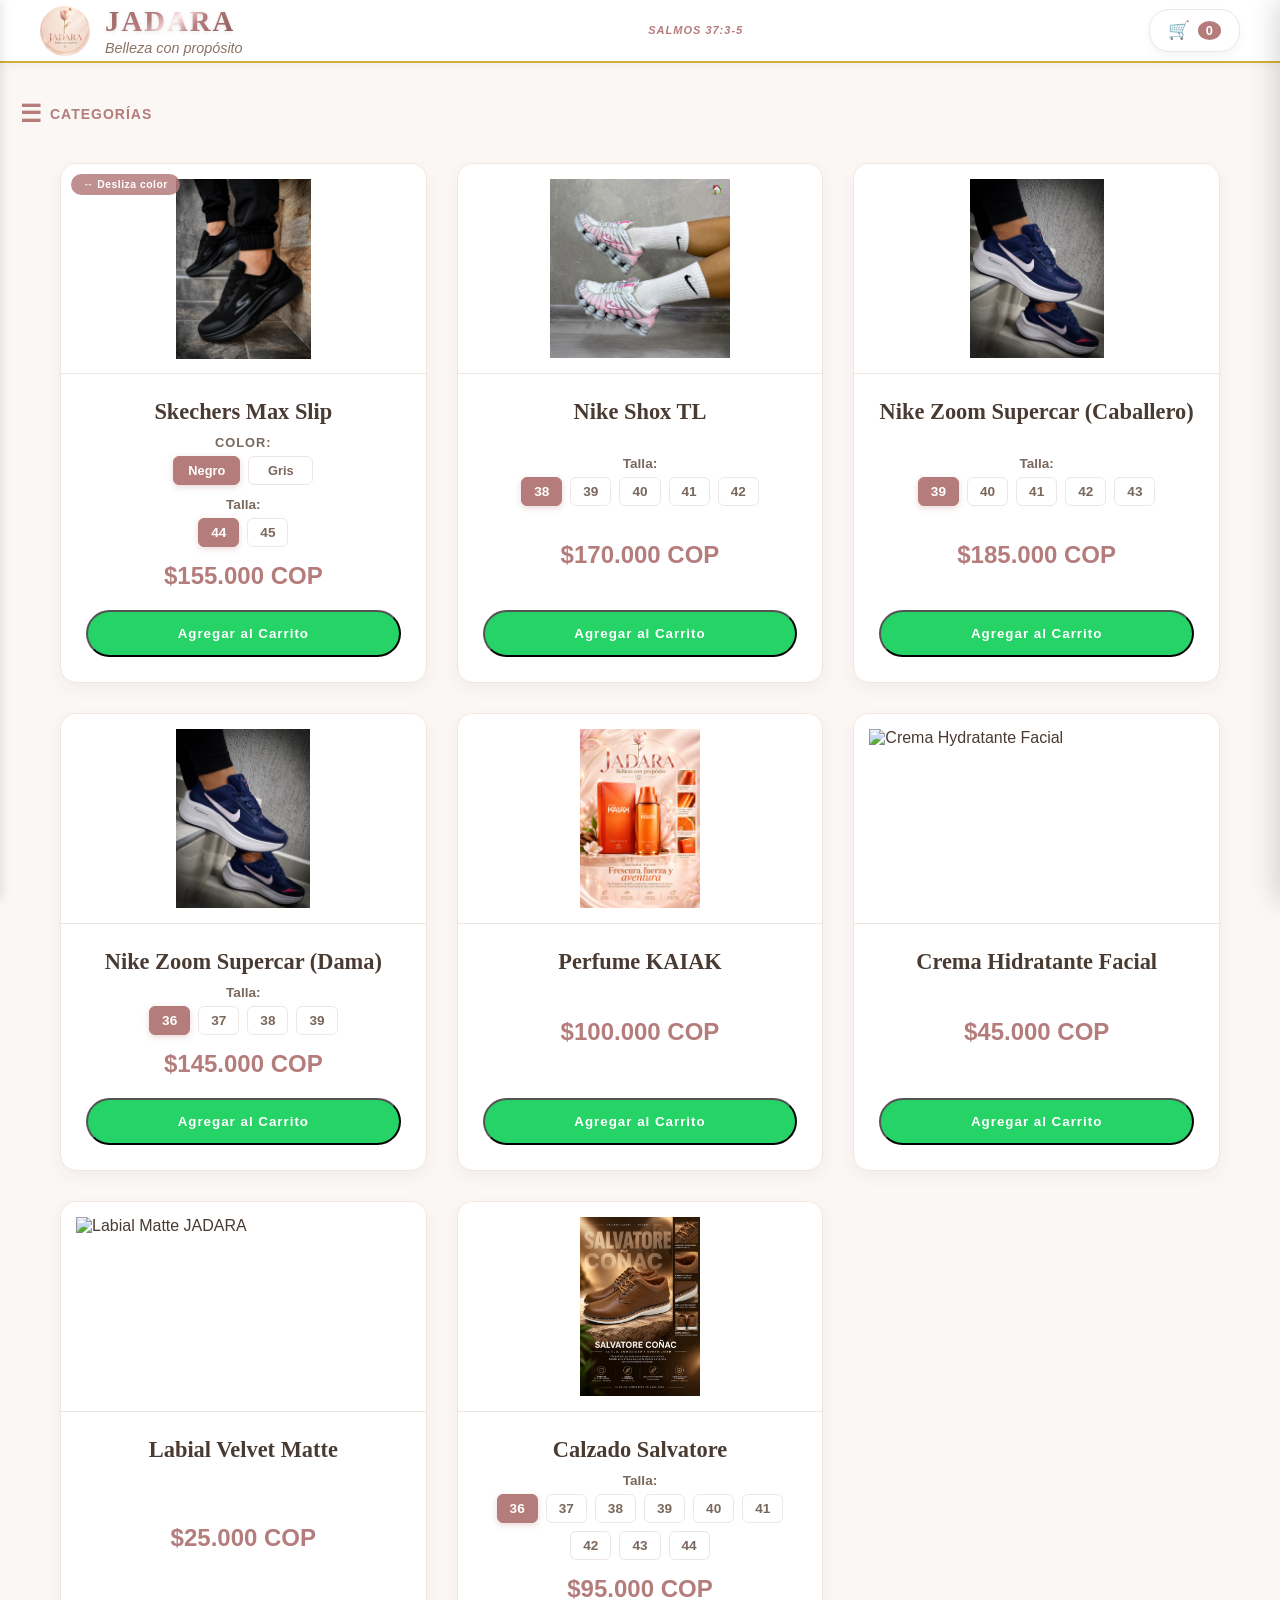
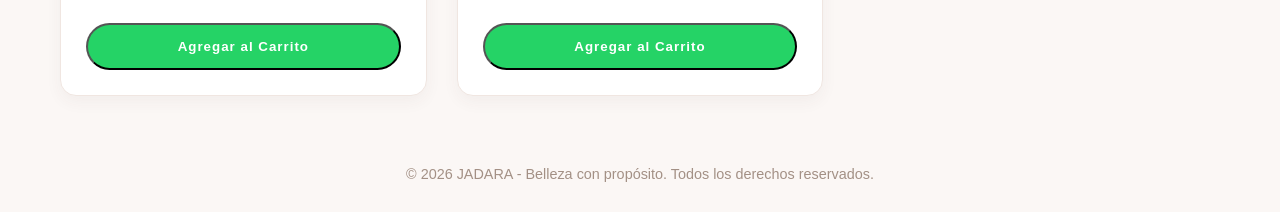
==== commit 1166bdbe: "Add files via upload" ====
--- a/index.html
+++ b/index.html
@@ -4,14 +4,15 @@
     <meta charset="UTF-8">
     <meta name="viewport" content="width=device-width, initial-scale=1.0">
     <title>JADARA - Catálogo Oficial</title>
-    <!-- IMPORTACIÓN DE FUENTES PREMIUM DESDE GOOGLE FONTS -->
-    <link rel="preconnect" href="https://fonts.googleapis.com">
-    <link rel="preconnect" href="https://fonts.gstatic.com" crossorigin>
-    <link href="https://fonts.googleapis.com/css2?family=Playfair+Display:ital,wght@0,400..900;1,400..900&family=Plus+Jakarta+Sans:ital,wght@0,200..800;1,200..800&display=swap" rel="stylesheet">
-    <!-- Forzamos la actualización de estilos incrementando la versión -->
-         <!-- LIBRERÍA DE ICONOS REALISTAS 3D -->
-    <link rel="stylesheet" href="https://tetunori.github.io/fluent-emoji-webfont/dist/FluentEmojiColor.css">
-    <link rel="stylesheet" href="estilos.css?v=5.5">
+        <!-- IMPORTACIÓN DE FUENTES PREMIUM DESDE GOOGLE FONTS -->
+    <link rel="preconnect" href="https://googleapis.com">
+    <link rel="preconnect" href="https://gstatic.com" crossorigin>
+    <link href="https://googleapis.com/css2?family=Plus+Jakarta+Sans:ital,wght@0,200..800;1,200..800&display=swap" rel="stylesheet">
+    
+    <!-- ICONOS LINEALES DE ALTA GAMA (FONT AWESOME) -->
+    <link rel="stylesheet" href="https://cloudflare.com">
+    <link rel="stylesheet" href="estilos.css?v=5.6">
+
 
 </head>
 <body>
@@ -66,15 +67,14 @@
         <h3>Categorías</h3>
         <button class="btn-cerrar-menu" onclick="alternarMenuLateral()">✕</button>
     </div>
-    <div class="menu-lateral-contenido">
-               <button class="btn-categoria-item" onclick="filtrarProductos('todo', event); alternarMenuLateral()">✨ Todo</button>
-        <button class="btn-categoria-item" onclick="filtrarProductos('calzado', event); alternarMenuLateral()">👠 Calzado</button>
-        <button class="btn-categoria-item" onclick="filtrarProductos('carteras', event); alternarMenuLateral()">👜 Carteras</button>
-        <button class="btn-categoria-item" onclick="filtrarProductos('belleza', event); alternarMenuLateral()">💄 Belleza</button>
-        <button class="btn-categoria-item" onclick="filtrarProductos('gorras', event); alternarMenuLateral()">🧢 Gorras</button>
-        <button class="btn-categoria-item" onclick="filtrarProductos('ropa', event); alternarMenuLateral()">👗 Ropa</button>
-        <button class="btn-categoria-item" onclick="filtrarProductos('tecnologia', event); alternarMenuLateral()">📱 Tecnología</button>
-
+            <div class="menu-lateral-contenido">
+        <button class="btn-categoria-item" onclick="filtrarProductos('todo', event); alternarMenuLateral()"><span>Todo</span></button>
+        <button class="btn-categoria-item" onclick="filtrarProductos('calzado', event); alternarMenuLateral()"><span>Calzado</span></button>
+        <button class="btn-categoria-item" onclick="filtrarProductos('carteras', event); alternarMenuLateral()"><span>Carteras</span></button>
+        <button class="btn-categoria-item" onclick="filtrarProductos('belleza', event); alternarMenuLateral()"><span>Belleza</span></button>
+        <button class="btn-categoria-item" onclick="filtrarProductos('gorras', event); alternarMenuLateral()"><span>Gorras</span></button>
+        <button class="btn-categoria-item" onclick="filtrarProductos('ropa', event); alternarMenuLateral()"><span>Ropa</span></button>
+        <button class="btn-categoria-item" onclick="filtrarProductos('tecnologia', event); alternarMenuLateral()"><span>Tecnología</span></button>
     </div>
 </div>
 
@@ -319,6 +319,26 @@
     <script>
         // 1. PANTALLA DE CARGA (SPLASH SCREEN)
         window.addEventListener('load', () => {
+                    // LEER E INYECTAR PRODUCTOS DESDE EL PANEL DE ADMINISTRACIÓN
+        const productosNuevos = JSON.parse(localStorage.getItem('productosJadaraAdmin')) || [];
+        const contenedorProductos = document.querySelector('.main-catalogo');
+        
+        if (contenedorProductos && productosNuevos.length > 0) {
+            productosNuevos.forEach(prod => {
+                const tarjeta = document.createElement('div');
+                tarjeta.className = 'tarjeta-producto';
+                tarjeta.setAttribute('data-category', prod.categoria);
+                
+                tarjeta.innerHTML = `
+                    <img src="${prod.imagen}" alt="${prod.nombre}" style="width:100%; height:200px; object-fit:cover; border-radius:8px; margin-bottom:10px;">
+                    <h3 class="nombre-prod" style="font-size:16px; margin:8px 0; color:#333;">${prod.nombre}</h3>
+                    <p class="precio" data-precio="${prod.precioNum}" style="color:#b57c7c; font-weight:bold; margin:5px 0;">${prod.precioText}</p>
+                    <button class="btn-agregar-carrito" style="width:100%; background-color:#b57c7c; color:white; border:none; padding:10px; border-radius:20px; font-weight:bold; cursor:pointer; margin-top:8px;">Agregar al carrito</button>
+                `;
+                contenedorProductos.appendChild(tarjeta);
+            });
+        }
+
             const pantallaCarga = document.getElementById('pantalla-carga');
             if (pantallaCarga) {
                 setTimeout(() => {
--- a/estilos.css
+++ b/estilos.css
@@ -932,7 +932,7 @@
     background-repeat: repeat, repeat, repeat, repeat, no-repeat !important;
     background-position: 0 0, 0 0, 0 0, 0 0, bottom right !important;
        background-size: 40px 70px, 40px 70px, 40px 70px, 40px 70px, 205px auto !important;
-e
+
     
     box-shadow: 2px 0 10px rgba(0, 0, 0, 0.1) !important;
     z-index: 100000 !important; /* Por encima de todo */
@@ -983,23 +983,43 @@
 }
 
 .btn-categoria-item {
-    background-color: rgba(252, 246, 246, 0.3) !important; /* Fondo rosa translúcido al 30% */
-    border: 1px solid rgba(181, 124, 124, 0.25) !important; /* Borde rosa finito */
-    color: #b57c7c !important; /* El color de JADARA */
+    position: relative !important;
+    overflow: hidden !important;
+    background-size: cover !important;
+    background-position: right center !important; /* Muestra el producto real al lado derecho del óvalo */
+    background-repeat: no-repeat !important;
+    border: 1px solid rgba(181, 124, 124, 0.25) !important;
+    color: #b57c7c !important;
     padding: 12px 15px !important;
     border-radius: 25px !important;
-       font-family: 'Fluent Emoji Color', 'Plus Jakarta Sans', sans-serif !important;
+    font-family: 'Plus Jakarta Sans', sans-serif !important;
     font-size: 0.95rem !important;
-    font-weight: 600 !important;
+    font-weight: 700 !important;
     text-align: left !important;
     cursor: pointer !important;
     
-    /* EFECTO DE VIDRIO ESMERILADO (Muestra el tulipán difuminado atrás) */
+    /* EFECTO DE VIDRIO ESMERILADO TRANSLÚCIDO ATRÁS */
     backdrop-filter: blur(4px) !important;
     -webkit-backdrop-filter: blur(4px) !important;
-    
     transition: all 0.3s ease !important;
 }
+
+/* Capa blanca translúcida para que tus letras rosas se lean perfecto a la izquierda */
+.btn-categoria-item::after {
+    content: "" !important;
+    position: absolute !important;
+    top: 0; left: 0; width: 100%; height: 100%;
+    background: linear-gradient(to right, rgba(255, 255, 255, 0.94) 35%, rgba(255, 255, 255, 0.15) 100%) !important;
+    z-index: 0 !important;
+}
+
+/* Forzamos a que el texto quede siempre al frente de la foto real */
+.btn-categoria-item span, 
+.btn-categoria-item i {
+    position: relative !important;
+    z-index: 2 !important;
+}
+
 
 .btn-categoria-item:hover,
 .btn-categoria-item:active {
@@ -1009,7 +1029,75 @@
     transform: translateX(4px); /* Se mueve un milímetro a la derecha */
 }
 
+/* --- SILUETAS REALES TRANSLÚCIDAS DESDE CSS --- */
 .btn-categoria-item {
-    font-family: 'Fluent Emoji Color', 'Plus Jakarta Sans', sans-serif !important;
-}
-
+    display: flex !important;
+    align-items: center !important;
+    gap: 10px !important;
+    font-family: 'Plus Jakarta Sans', sans-serif !important;
+}
+
+/* --- BOTONES CON MICRO-FOTOGRAFÍAS REALES A COLOR --- */
+.btn-categoria-item {
+    display: flex !important;
+    align-items: center !important;
+    gap: 14px !important; /* Espacio elegante entre la foto y el texto */
+    font-family: 'Plus Jakarta Sans', sans-serif !important;
+    padding: 10px 18px !important;
+}
+
+/* Creamos la caja donde flotará la foto real */
+.btn-categoria-item::before {
+    content: "" !important;
+    width: 26px !important;  /* Tamaño perfecto de la mini foto */
+    height: 26px !important;
+    background-repeat: no-repeat !important;
+    background-position: center !important;
+    background-size: contain !important;
+    transition: all 0.3s ease !important;
+    opacity: 0.95 !important; /* Brillo fino que combina con JADARA */
+}
+
+/* Foto para 1: Todo (Icono de tienda/catálogo) */
+.btn-categoria-item:nth-child(1)::before { 
+    background-image: url('https://icons8.com') !important; 
+}
+
+/* Foto para 2: Calzado (Un tacón real de alta gama) */
+.btn-categoria-item:nth-child(2)::before { 
+    background-image: url('https://icons8.com') !important; 
+}
+
+/* Foto para 3: Carteras (Un bolso de mano real) */
+.btn-categoria-item:nth-child(3)::before { 
+    background-image: url('https://icons8.com') !important; 
+}
+
+/* Foto para 4: Belleza (Un labial de maquillaje real) */
+.btn-categoria-item:nth-child(4)::before { 
+    background-image: url('https://icons8.com') !important; 
+}
+
+/* Foto para 5: Gorras (Una gorra real) */
+.btn-categoria-item:nth-child(5)::before { 
+    background-image: url('https://icons8.com') !important; 
+}
+
+/* Foto para 6: Ropa (Un vestido real) */
+.btn-categoria-item:nth-child(6)::before { 
+    background-image: url('https://icons8.com') !important; 
+}
+
+/* Foto para 7: Tecnología (Un smartphone/iPhone moderno real) */
+.btn-categoria-item:nth-child(7)::before { 
+    background-image: url('https://icons8.com') !important; 
+}
+
+/* Efecto cuando el cliente interactúa con el botón */
+.btn-categoria-item:hover::before,
+.btn-categoria-item:active::before {
+    transform: scale(1.15); /* Crece un poquito de forma muy interactiva */
+}
+
+
+
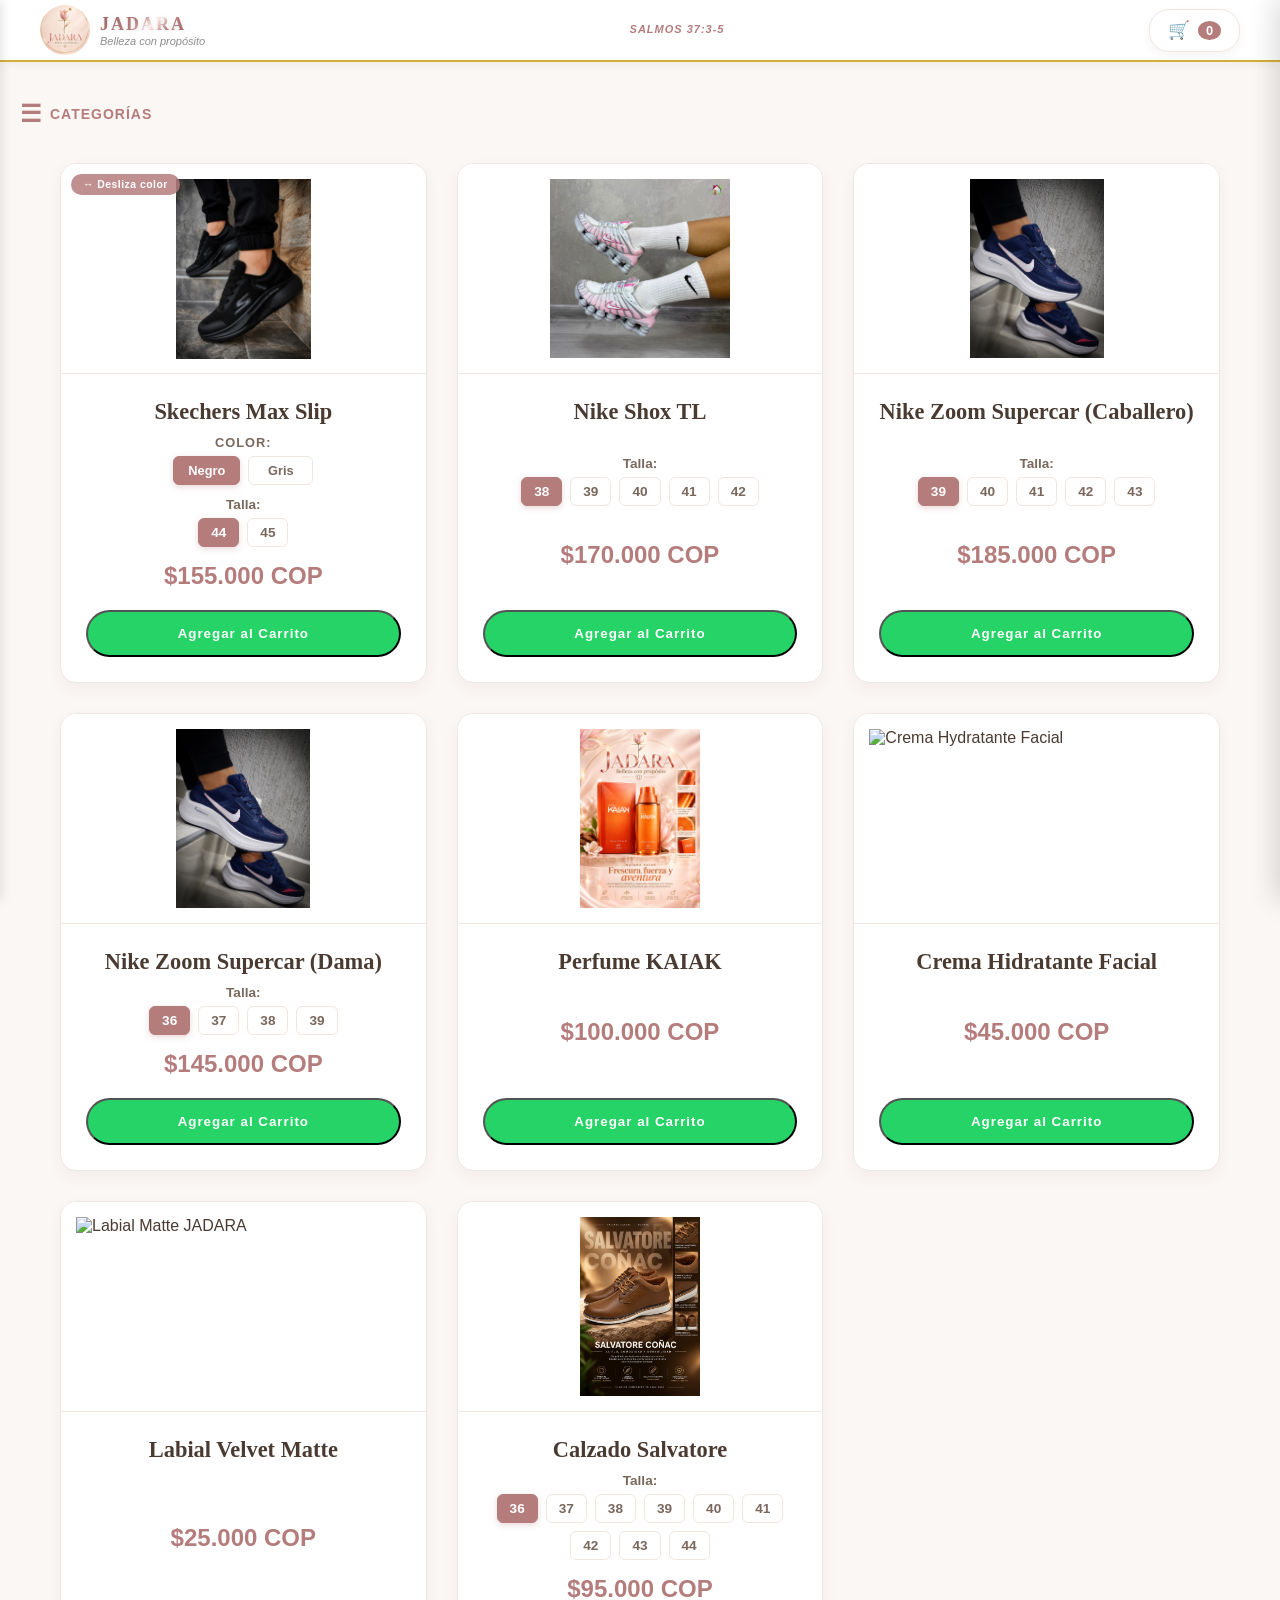
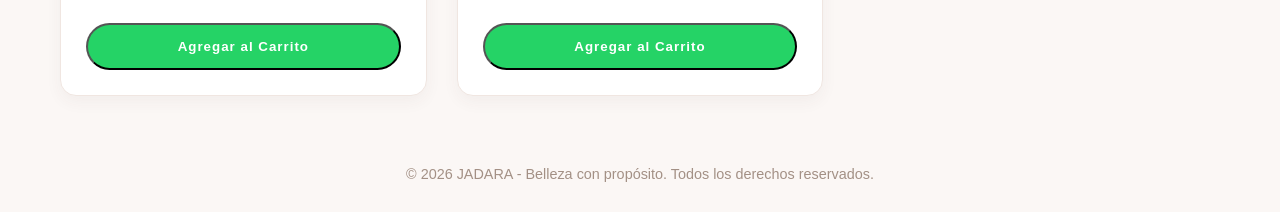
==== commit 79b98a30: "Add files via upload" ====
--- a/index.html
+++ b/index.html
@@ -32,26 +32,30 @@
 
     <!-- ENCABEZADO MINIMALISTA CON CARRITO INTEGRADO -->
     <header>
-        <div class="header-container" style="display: flex; justify-content: space-between; align-items: center; width: 100%;">
-
-            <div class="header-logo-texto">
-                <img src="logo.png" alt="Logo JADARA" class="logo-min">
-                <div class="texto-header">
-                    <h1>JADARA</h1>
-                    <p class="eslogan">Belleza con propósito</p>
-                </div>
-            </div>
-                                          <!-- CAJA DEL MEDIO: ÚNICAMENTE LA CITA DEL SALMO -->
-                <div class="versiculo-espejo" style="flex: 1; max-width: 40%; text-align: center; margin: 0 auto; padding: 0;">
+    <div class="header-container" style="display: flex; justify-content: space-between; align-items: center; width: 100%;">
+        
+        <!-- LADO IZQUIERDO: LOGO CON DETECTOR SECRETO -->
+        <div class="header-logo-texto" style="display: flex; align-items: center; gap: 10px;">
+            <img src="logo.png" id="logo-secreto" alt="Logo JADARA" class="logo-min" style="cursor: pointer;">
+            <div class="texto-header">
+                <h1 style="margin: 0; font-size: 18px; color: #b57c7c;">JADARA</h1>
+                <p class="eslogan" style="margin: 0; font-size: 11px; color: #8c8c8c;">Belleza con propósito</p>
+            </div>
+        </div>
+
+        <!-- CAJA DEL MEDIO: ÚNICAMENTE LA CITA DEL SALMO -->
+        <div class="versiculo-espejo" style="flex: 1; max-width: 40%; text-align: center; margin: 0 auto;">
             <p style="font-family: 'Plus Jakarta Sans', sans-serif; font-size: 11px; font-weight: 600; text-transform: uppercase; letter-spacing: 1px; color: #b57c7c; margin: 0;">Salmos 37:3-5</p>
         </div>
-        
-        <!-- EL CARRITO AHORA EN LA ESQUINA SUPERIOR DERECHA -->
-            <div id="btn-carrito-encabezado" onclick="alternarCarrito()">
-                🛒 <span id="contador-carrito">0</span>
-            </div>
-        </div>
-    </header>
+
+        <!-- EL CARRITO EN LA ESQUINA SUPERIOR DERECHA -->
+        <div id="btn-carrito-encabezado" onclick="alternarCarrito()" style="cursor: pointer;">
+            🛒 <span id="contador-carrito">0</span>
+        </div>
+
+    </div>
+</header>
+
 
 
   <!-- BOTÓN ELEGANTE DE MENÚ LATERAL -->
@@ -318,26 +322,27 @@
 
     <script>
         // 1. PANTALLA DE CARGA (SPLASH SCREEN)
-        window.addEventListener('load', () => {
-                    // LEER E INYECTAR PRODUCTOS DESDE EL PANEL DE ADMINISTRACIÓN
-        const productosNuevos = JSON.parse(localStorage.getItem('productosJadaraAdmin')) || [];
-        const contenedorProductos = document.querySelector('.main-catalogo');
-        
-        if (contenedorProductos && productosNuevos.length > 0) {
-            productosNuevos.forEach(prod => {
-                const tarjeta = document.createElement('div');
-                tarjeta.className = 'tarjeta-producto';
-                tarjeta.setAttribute('data-category', prod.categoria);
-                
-                tarjeta.innerHTML = `
-                    <img src="${prod.imagen}" alt="${prod.nombre}" style="width:100%; height:200px; object-fit:cover; border-radius:8px; margin-bottom:10px;">
-                    <h3 class="nombre-prod" style="font-size:16px; margin:8px 0; color:#333;">${prod.nombre}</h3>
-                    <p class="precio" data-precio="${prod.precioNum}" style="color:#b57c7c; font-weight:bold; margin:5px 0;">${prod.precioText}</p>
-                    <button class="btn-agregar-carrito" style="width:100%; background-color:#b57c7c; color:white; border:none; padding:10px; border-radius:20px; font-weight:bold; cursor:pointer; margin-top:8px;">Agregar al carrito</button>
-                `;
-                contenedorProductos.appendChild(tarjeta);
-            });
-        }
+       window.addEventListener('load', () => {
+                    // --- NUEVO: CARGAR PRODUCTOS DESDE EL PANEL DE ADMINISTRACIÓN ---
+            const productosNuevos = JSON.parse(localStorage.getItem('productosJadaraAdmin')) || [];
+            const contenedorProductos = document.querySelector('.main-catalogo');
+            
+            if (contenedorProductos && productosNuevos.length > 0) {
+                productosNuevos.forEach(prod => {
+                    const tarjeta = document.createElement('div');
+                    tarjeta.className = 'tarjeta-producto';
+                    tarjeta.setAttribute('data-category', prod.categoria);
+                    
+                    tarjeta.innerHTML = `
+                        <img src="${prod.imagen}" alt="${prod.nombre}" style="width:100%; height:200px; object-fit:cover; border-radius:8px; margin-bottom:10px;">
+                        <h3 class="nombre-prod" style="font-size:16px; margin:8px 0; color:#333; font-family:'Plus Jakarta Sans',sans-serif;">${prod.nombre}</h3>
+                        <p class="precio" data-precio="${prod.precioNum}" style="color:#b57c7c; font-weight:bold; margin:5px 0;">${prod.precioText}</p>
+                        <button class="btn-agregar-carrito" style="width:100%; background-color:#b57c7c; color:white; border:none; padding:10px; border-radius:20px; font-weight:bold; cursor:pointer; margin-top:8px;">Agregar al carrito</button>
+                    `;
+                    contenedorProductos.appendChild(tarjeta);
+                });
+            }
+            // ----------------------------------------------------------------
 
             const pantallaCarga = document.getElementById('pantalla-carga');
             if (pantallaCarga) {
@@ -372,6 +377,25 @@
                     tarjeta.style.display = 'none';
                 }
             });
+                    // --- MOTOR DEL ACCESO SECRETO DE 5 CLICS EN EL LOGO ---
+        let contadorClicsLogo = 0;
+        let ultimoClicTiempo = 0;
+        document.addEventListener('click', (e) => {
+            const logo = document.getElementById('logo-secreto');
+            if (e.target === logo) {
+                const tiempoActual = Date.now();
+                if (tiempoActual - ultimoClicTiempo > 1500) {
+                    contadorClicsLogo = 0;
+                }
+                ultimoClicTiempo = tiempoActual;
+                contadorClicsLogo++;
+                if (contadorClicsLogo === 5) {
+                    contadorClicsLogo = 0;
+                    window.location.href = "login.html";
+                }
+            }
+        });
+
         }
     </script>
 
